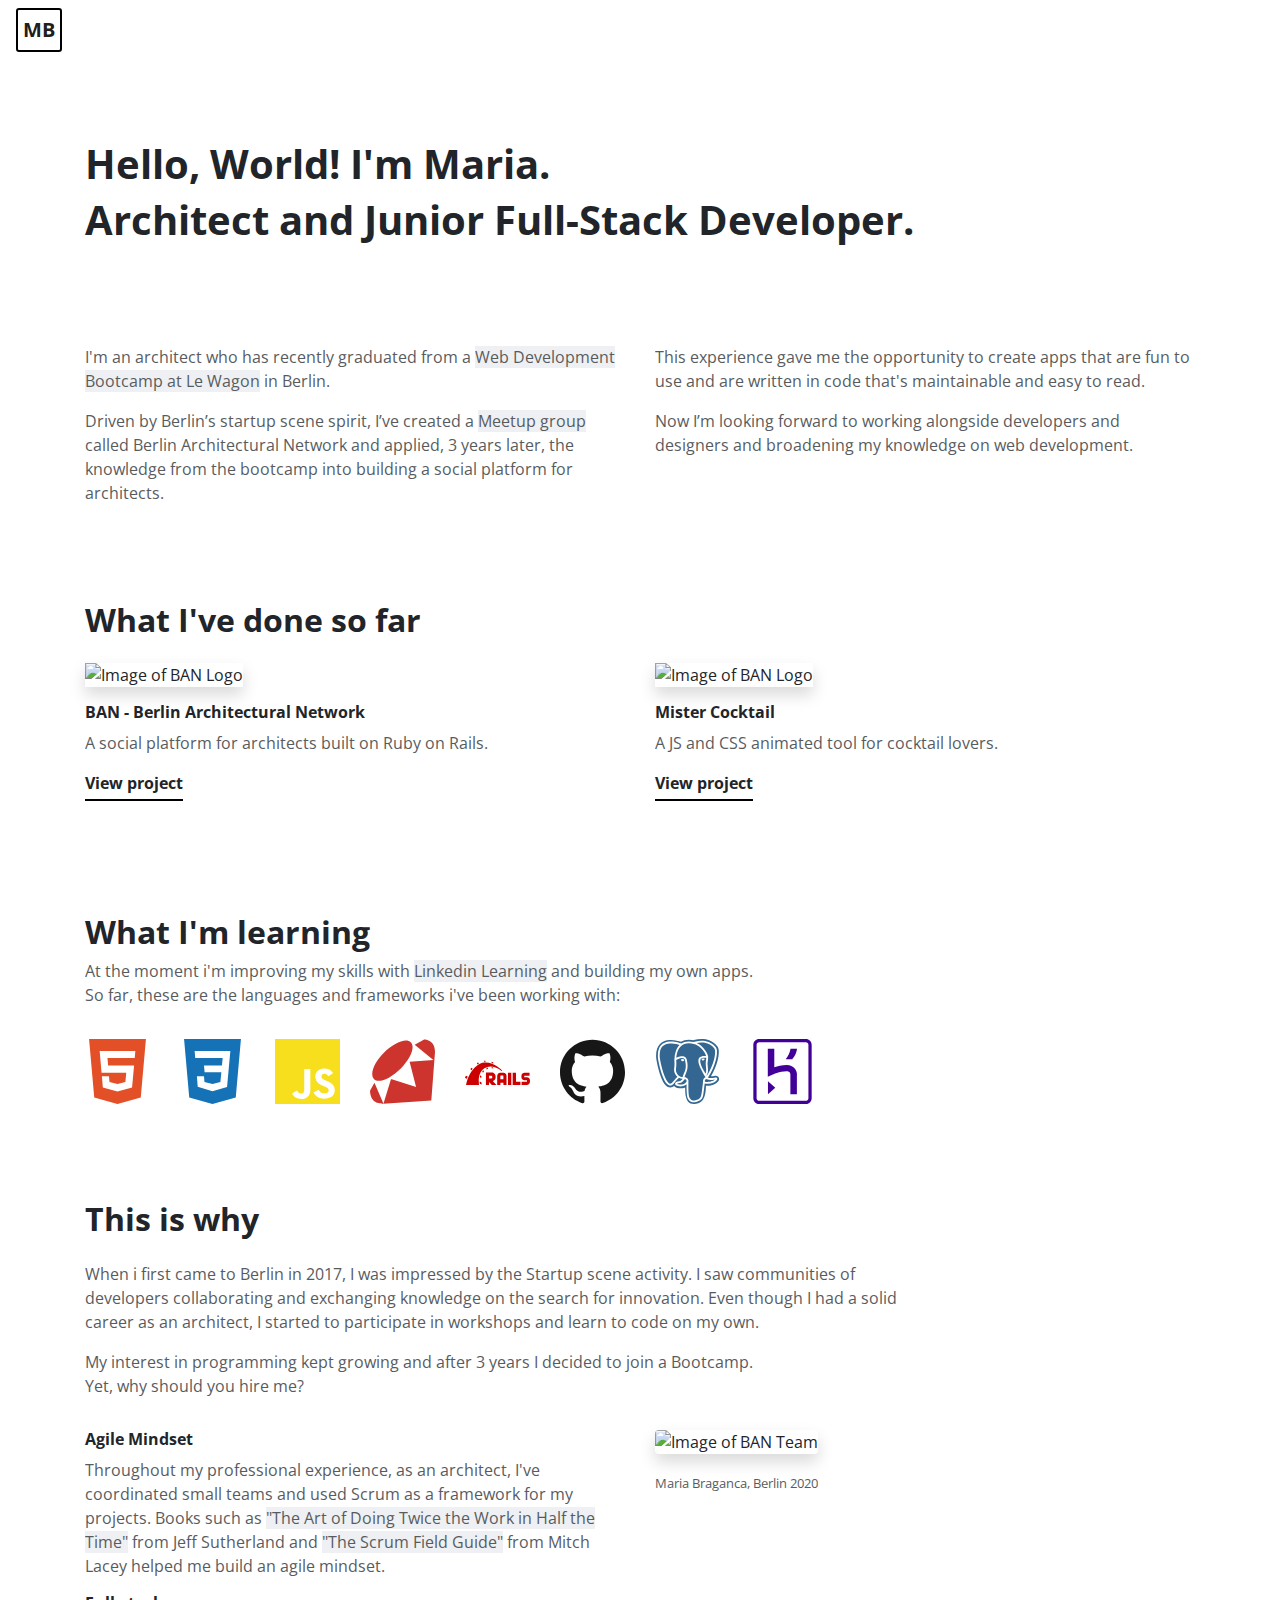
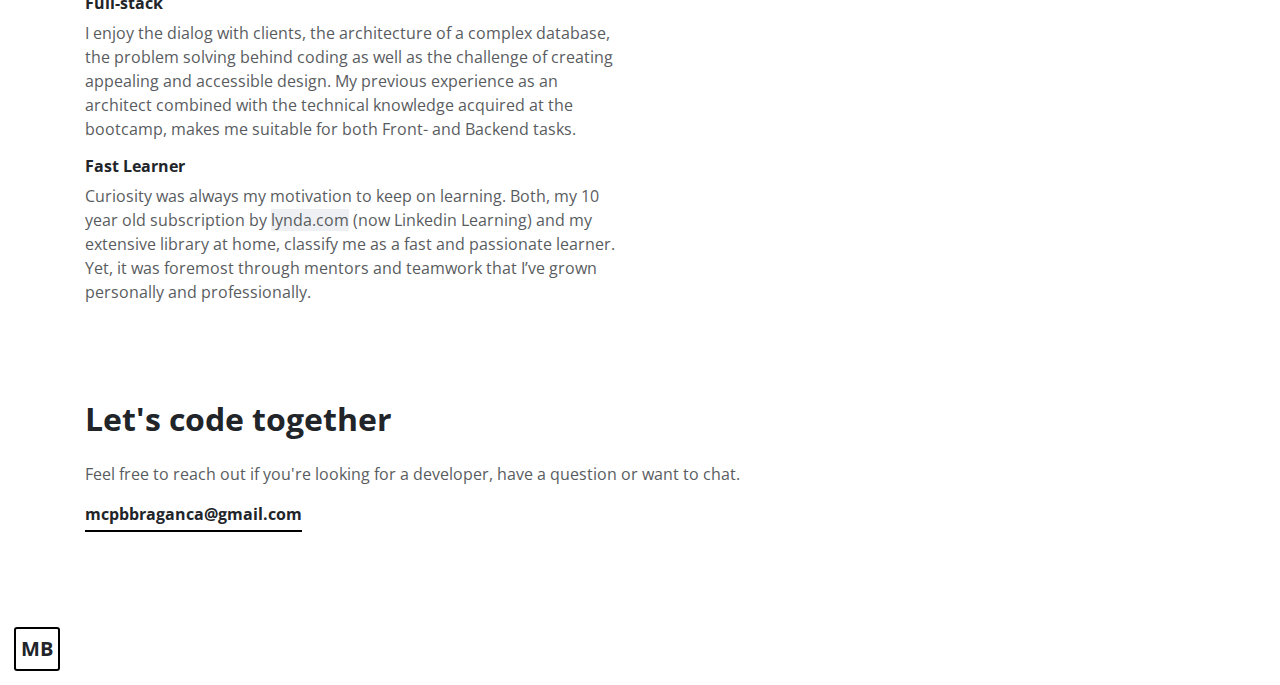
==== index.html @ 8064b06c "typo corrections" ====
<!DOCTYPE html>
<html lang="en">
  <head>
    <meta charset="UTF-8">
    <meta name="viewport" content="width=device-width, initial-scale=1">
    <title>Maria Braganca</title>
    <!-- Boostrap -->
    <link rel="stylesheet" href="https://stackpath.bootstrapcdn.com/bootstrap/4.3.1/css/bootstrap.min.css" integrity="sha384-ggOyR0iXCbMQv3Xipma34MD+dH/1fQ784/j6cY/iJTQUOhcWr7x9JvoRxT2MZw1T" crossorigin="anonymous">
    <!-- Fontawesome -->
    <script src="https://kit.fontawesome.com/2e7849f35e.js" crossorigin="anonymous"></script>
    <!-- Google Fonts -->
    <link href="https://fonts.googleapis.com/css2?family=Open+Sans:wght@300;400;700&display=swap" rel="stylesheet">
    <!-- CSS -->
    <link rel="stylesheet" href="style.css">
  </head>
  <body>
    <!-- Navbar  -->
    <nav class="navbar navbar-expand-lg navbar-light bg-transparent">
      <a class="navbar-brand font-weight-bold logo" href="index.html">MB</a>
    </nav>
    <!-- Content -->
    <div class="container mx-auto min-vh-100">
      <!-- Hello -->
      <div class="row my-spacing" id="hello">
        <div class="col-12 mb-5">
          <h1 class="font-weight-bold">Hello, World! I'm Maria.</h1>
          <h1 class="font-weight-bold">Architect and Junior Full-Stack Developer.</h1>
          <a href="https://github.com/MariaBraganca/" class="links mr-3" target="_blank"><i class="fab fa-github"></i></a>
          <a href="https://www.linkedin.com/in/mariabraganca/" class="links mr-3" target="_blank"><i class="fab fa-linkedin"></i></a>
        </div>
        <div class="col-12 col-lg-6">
          <p>I'm an architect who has recently graduated from a <a href="https://www.lewagon.com/berlin/web-development-course/full-time" title="Link to Le Wagon" target="_blank">Web Development Bootcamp at Le Wagon</a> in Berlin.</p>
          <p>Driven by Berlin’s startup scene spirit, I’ve created a <a href="https://www.meetup.com/BAN-Berlin-Architectural-Network/">Meetup group</a> called Berlin Architectural Network and applied, 3 years later, the knowledge from the bootcamp into building a social platform for architects.</p>
        </div>
        <div class="col-12 col-lg-6">
          <p>This experience gave me the opportunity to create apps that are fun to use and are written in code that's maintainable and easy to read.</p>
          <p>Now I’m looking forward to working alongside developers and designers and broadening my knowledge on web development.</p>
        </div>
      </div>
      <!-- Projects  -->
      <div class="row my-spacing" id="projects">
        <div class="col-12 mb-3">
          <h2>What I've done so far</h2>
        </div>
        <!-- Berlin Architectural Network  -->
        <div class="col-12 col-lg-6 mb-3">
          <a href="pr_berlinarchnet.html" class="project">
            <img src="https://res.cloudinary.com/db5jh0zwo/image/upload/v1602153509/profile/ban-cover.jpg" class="shadow project-img mb-3" id="img-ban" alt="Image of BAN Logo">
            <h6>BAN - Berlin Architectural Network</h6>
            <p>A social platform for architects built on Ruby on Rails.</p>
            <p class="btn-view">View project</p>
          </a>
        </div>
        <!-- Mister Cocktail  -->
        <div class="col-12 col-lg-6 mb-3">
          <a href="pr_mrcocktail.html" class="project">
            <img src="https://res.cloudinary.com/db5jh0zwo/image/upload/v1602152597/profile/cocktail-mobile.jpg" class="shadow project-img mb-3" alt="Image of BAN Logo">
            <h6><i class="fas fa-cocktail"></i> Mister Cocktail</h6>
            <p>A JS and CSS animated tool for cocktail lovers.</p>
            <p class="btn-view">View project</p>
          </a>
        </div>
      </div>
      <!-- My learning process -->
      <div class="row my-spacing">
        <div class="col-12 mb-3">
          <h2>What I'm learning</h2>
          <p>At the moment i'm improving my skills with <a href="https://www.linkedin.com/learning/paths/become-a-full-stack-web-developer" target="_blank">Linkedin Learning</a> and building my own apps.<br>So far, these are the languages and frameworks i've been working with:</p>
        </div>
        <svg role="img" viewBox="0 0 24 24" xmlns="http://www.w3.org/2000/svg" fill="#E34F26"  class="col-4 col-lg-1 mb-3"><title>HTML5 icon</title><path d="M1.5 0h21l-1.91 21.563L11.977 24l-8.564-2.438L1.5 0zm7.031 9.75l-.232-2.718 10.059.003.23-2.622L5.412 4.41l.698 8.01h9.126l-.326 3.426-2.91.804-2.955-.81-.188-2.11H6.248l.33 4.171L12 19.351l5.379-1.443.744-8.157H8.531z"/></svg>
        <svg role="img" viewBox="0 0 24 24" xmlns="http://www.w3.org/2000/svg" fill="#1572B6"  class="col-4 col-lg-1 mb-3"><title>CSS3 icon</title><path d="M1.5 0h21l-1.91 21.563L11.977 24l-8.565-2.438L1.5 0zm17.09 4.413L5.41 4.41l.213 2.622 10.125.002-.255 2.716h-6.64l.24 2.573h6.182l-.366 3.523-2.91.804-2.956-.81-.188-2.11h-2.61l.29 3.855L12 19.288l5.373-1.53L18.59 4.414z"/></svg>
        <svg role="img" viewBox="0 0 24 24" xmlns="http://www.w3.org/2000/svg" fill="#F7DF1E"  class="col-4 col-lg-1 mb-3"><title>JavaScript icon</title><path d="M0 0h24v24H0V0zm22.034 18.276c-.175-1.095-.888-2.015-3.003-2.873-.736-.345-1.554-.585-1.797-1.14-.091-.33-.105-.51-.046-.705.15-.646.915-.84 1.515-.66.39.12.75.42.976.9 1.034-.676 1.034-.676 1.755-1.125-.27-.42-.404-.601-.586-.78-.63-.705-1.469-1.065-2.834-1.034l-.705.089c-.676.165-1.32.525-1.71 1.005-1.14 1.291-.811 3.541.569 4.471 1.365 1.02 3.361 1.244 3.616 2.205.24 1.17-.87 1.545-1.966 1.41-.811-.18-1.26-.586-1.755-1.336l-1.83 1.051c.21.48.45.689.81 1.109 1.74 1.756 6.09 1.666 6.871-1.004.029-.09.24-.705.074-1.65l.046.067zm-8.983-7.245h-2.248c0 1.938-.009 3.864-.009 5.805 0 1.232.063 2.363-.138 2.711-.33.689-1.18.601-1.566.48-.396-.196-.597-.466-.83-.855-.063-.105-.11-.196-.127-.196l-1.825 1.125c.305.63.75 1.172 1.324 1.517.855.51 2.004.675 3.207.405.783-.226 1.458-.691 1.811-1.411.51-.93.402-2.07.397-3.346.012-2.054 0-4.109 0-6.179l.004-.056z"/></svg>
        <svg role="img" viewBox="0 0 24 24" xmlns="http://www.w3.org/2000/svg" fill="#CC342D"  class="col-4 col-lg-1 mb-3"><title>Ruby icon</title><path d="M20.156.083c3.033.525 3.893 2.598 3.829 4.77L24 4.822 22.635 22.71 4.89 23.926h.016C3.433 23.864.15 23.729 0 19.139l1.645-3 2.819 6.586.503 1.172 2.805-9.144-.03.007.016-.03 9.255 2.956-1.396-5.431-.99-3.9 8.82-.569-.615-.51L16.5 2.114 20.159.073l-.003.01zM0 19.089v.026-.029.003zM5.13 5.073c3.561-3.533 8.157-5.621 9.922-3.84 1.762 1.777-.105 6.105-3.673 9.636-3.563 3.532-8.103 5.734-9.864 3.957-1.766-1.777.045-6.217 3.612-9.75l.003-.003z"/></svg>
        <svg role="img" viewBox="0 0 24 24" xmlns="http://www.w3.org/2000/svg" fill="#CC0000"  class="col-4 col-lg-1 mb-3"><title>Ruby on Rails icon</title><path d="M20.8848485 15.8107143v1.1635714h1.9818182c.4060606 0 1.1030303-.315 1.1272727-1.19571427v-.45c0-.75214286-.5818182-1.1957143-1.1272727-1.1957143h-.9878788v-.54h1.9575757v-1.17h-1.8787878c-.4848485 0-1.1333334.42428573-1.1333334 1.215v.405c0 .7907143.6424243 1.1957143 1.1333334 1.1957143 1.3636363.00642857-.3272728 0 .9333333 0v.56571428l-2.0060606.0064286zm-10.6181818-.28285716s1.060606-.09642857 1.060606-1.5492857c0-1.45285715-1.2848485-1.58785715-1.2848485-1.58785715H7.72727273v4.5835714H8.8909091v-1.1057143l1.0060606 1.1057142h1.7212121l-1.3515151-1.4464286zm-.44848488-.93857143H8.8909091v-1.0478571h.93333332s.26060608.1028572.26060608.5207143c0 .4178572-.26666668.5271429-.26666668.5271429zM14.2 12.4228572h-1.1818182c-.8424242 0-1.1272727.81-1.1272727 1.1957143v3.35571427h1.1818182v-.8035714h1.1090909v.8035714h1.1454545V13.6185715c0-.97714286-.8363636-1.1957143-1.1272727-1.1957143zm-.0181818 2.44928572h-1.1151515V13.76s0-.2507143.3696969-.2507143h.4060606c.3272728 0 .3333334.2507143.3333334.2507143v1.11214286h.0060606zm1.6848485-2.44928573h1.230303v4.5514285h-1.230303v-4.5514285zm2.9575757 3.375v-3.375H17.6v4.5514285h2.8787879v-1.1764285h-1.6545455zM.42424242 16.9742857h4.7878788S4.2969697 12.545 7.3272727 10.75142858c.66060607-.34071428 2.76363638-1.61357143 6.20606058 1.08642857.1090909-.09642857.2121212-.17357143.2121212-.17357143s-3.1515151-3.33642856-6.66060602-2.9635714c-1.76363636.16714284-3.93333333 1.87071427-5.2060606 4.12071427-1.27272726 2.25-1.45454546 4.1528571-1.45454546 4.1528571zM.42424242 16.9742857h4.7878788S4.2969697 12.545 7.3272727 10.75142858c.66060607-.34071428 2.76363638-1.61357143 6.20606058 1.08642857.1090909-.09642857.2121212-.17357143.2121212-.17357143s-3.1515151-3.33642856-6.66060602-2.9635714c-1.76363636.16714284-3.93333333 1.87071427-5.2060606 4.12071427-1.27272726 2.25-1.45454546 4.1528571-1.45454546 4.1528571zM.42424242 16.9742857h4.7878788S4.2969697 12.545 7.3272727 10.75142858c.66060607-.34071428 2.76363638-1.61357143 6.20606058 1.08642857.1090909-.09642857.2121212-.17357143.2121212-.17357143s-3.1515151-3.33642856-6.66060602-2.9635714c-1.76969696.16714284-3.93939393 1.87071427-5.2121212 4.12071427C.6 15.0714285.4242424 16.9742857.4242424 16.9742857zM10.4 9.0607143L10.4242424 8.63c-.0545454-.03214286-.2060606-.1092857-.58787876-.225l-.02424243.4242857c.2.0707143.3939394.14785716.5878788.2314286zM9.82424242 10.42357143l-.02424242.405c.2.00642857.4.03214286.6.07714286l.0242424-.3985715c-.2060606-.045-.4060606-.0707143-.59999998-.0835715zm-2.24242424-2.0057143h.06060606l-.12121212-.39214284c-.1878788 0-.38181818.0128571-.58181818.0385714l.1151515.3792857c.1757576-.0192857.35151517-.0257143.52727274-.0257143zm.2909091 2.3657143l.13939393.44357143c.1757576-.09.3515152-.16714286.5272728-.225l-.1333333-.42428572c-.2060606.06428572-.3818182.135-.5333333.2057143zM5.1212121 9.09285713l-.27272727-.44357142c-.15151515.0835715-.3090909.1735715-.47272727.2764286l.27878787.45c.15757576-.1028571.3090909-.1992857.46666667-.2828571zm1.24242424 2.89285716l.2909091.4628571c.1030303-.1607143.22424242-.3085715.35757575-.4564286L6.7393939 11.555c-.13939394.135-.26666667.28285714-.37575758.4307143zm-.87878788 2.07l.4909091.4114285C6 14.2164285 6.04242424 13.9657143 6.1030303 13.715l-.43636363-.36642857c-.07878788.23785714-.13333334.47571428-.1818182.70714286zM2.830303 11.0021428L2.4 10.60357142c-.15757576.1607143-.3090909.32142858-.44848485.48214287L2.41818182 11.51c.12727273-.17357143.26666666-.34714286.4121212-.50785714zM1 13.8757143l-.6969697-.27c-.1151515.27642856-.24242424.59785713-.3030303.77142856l.6969697.27C.77575758 14.42857143.9030303 14.11357143 1 13.8757143zm4.3939394 1.81285713c.0121212.34071428.04242424.61714286.07272727.81L6.1939394 16.775c-.05454546-.2507143-.10909092-.53357143-.14545455-.8357143l-.65454546-.25071427z"/></svg>
        <svg role="img" viewBox="0 0 24 24" xmlns="http://www.w3.org/2000/svg" fill="#181717"  class="col-4 col-lg-1 mb-3"><title>GitHub icon</title><path d="M12 .297c-6.63 0-12 5.373-12 12 0 5.303 3.438 9.8 8.205 11.385.6.113.82-.258.82-.577 0-.285-.01-1.04-.015-2.04-3.338.724-4.042-1.61-4.042-1.61C4.422 18.07 3.633 17.7 3.633 17.7c-1.087-.744.084-.729.084-.729 1.205.084 1.838 1.236 1.838 1.236 1.07 1.835 2.809 1.305 3.495.998.108-.776.417-1.305.76-1.605-2.665-.3-5.466-1.332-5.466-5.93 0-1.31.465-2.38 1.235-3.22-.135-.303-.54-1.523.105-3.176 0 0 1.005-.322 3.3 1.23.96-.267 1.98-.399 3-.405 1.02.006 2.04.138 3 .405 2.28-1.552 3.285-1.23 3.285-1.23.645 1.653.24 2.873.12 3.176.765.84 1.23 1.91 1.23 3.22 0 4.61-2.805 5.625-5.475 5.92.42.36.81 1.096.81 2.22 0 1.606-.015 2.896-.015 3.286 0 .315.21.69.825.57C20.565 22.092 24 17.592 24 12.297c0-6.627-5.373-12-12-12"/></svg>
        <svg role="img" viewBox="0 0 24 24" xmlns="http://www.w3.org/2000/svg" fill="#336791"  class="col-4 col-lg-1 mb-3"><title>PostgreSQL icon</title><path d="M17.128 0a10.134 10.134 0 0 0-2.755.403l-.063.02A10.922 10.922 0 0 0 12.6.258C11.422.238 10.41.524 9.594 1 8.79.721 7.122.24 5.364.336 4.14.403 2.804.775 1.814 1.82.827 2.865.305 4.482.415 6.682c.03.607.203 1.597.49 2.879s.69 2.783 1.193 4.152c.503 1.37 1.054 2.6 1.915 3.436.43.419 1.022.771 1.72.742.49-.02.933-.235 1.315-.552.186.245.385.352.566.451.228.125.45.21.68.266.413.103 1.12.241 1.948.1.282-.047.579-.139.875-.27.011.33.024.653.037.98.041 1.036.067 1.993.378 2.832.05.137.187.843.727 1.466.54.624 1.598 1.013 2.803.755.85-.182 1.931-.51 2.649-1.532.71-1.01 1.03-2.459 1.093-4.809.016-.127.035-.235.055-.336l.169.015h.02c.907.041 1.891-.088 2.713-.47.728-.337 1.279-.678 1.68-1.283.1-.15.21-.331.24-.643s-.149-.8-.446-1.025c-.595-.452-.969-.28-1.37-.197a6.27 6.27 0 0 1-1.202.146c1.156-1.947 1.985-4.015 2.458-5.845.28-1.08.437-2.076.45-2.947.013-.871-.058-1.642-.58-2.309C21.36.6 19.067.024 17.293.004c-.055-.001-.11-.002-.165-.001zm-.047.64c1.678-.016 3.822.455 5.361 2.422.346.442.449 1.088.437 1.884-.013.795-.16 1.747-.429 2.79-.522 2.02-1.508 4.375-2.897 6.488a.756.756 0 0 0 .158.086c.29.12.951.223 2.27-.048.332-.07.575-.117.827.075a.52.52 0 0 1 .183.425.704.704 0 0 1-.13.336c-.255.383-.758.746-1.403 1.045-.571.266-1.39.405-2.116.413-.364.004-.7-.024-.985-.113l-.018-.007c-.11 1.06-.363 3.153-.528 4.108-.132.77-.363 1.382-.804 1.84-.44.458-1.063.734-1.901.914-1.038.223-1.795-.017-2.283-.428-.487-.41-.71-.954-.844-1.287-.092-.23-.14-.528-.186-.926-.046-.398-.08-.885-.103-1.434a51.426 51.426 0 0 1-.03-2.523 3.061 3.061 0 0 1-1.552.76c-.689.117-1.304.002-1.671-.09a2.276 2.276 0 0 1-.52-.201c-.17-.091-.332-.194-.44-.397a.56.56 0 0 1-.057-.381.61.61 0 0 1 .218-.331c.198-.161.46-.251.855-.333.719-.148.97-.249 1.123-.37.13-.104.277-.314.537-.622a1.16 1.16 0 0 1-.003-.041 2.96 2.96 0 0 1-1.33-.358c-.15.158-.916.968-1.85 2.092-.393.47-.827.74-1.285.759-.458.02-.872-.211-1.224-.552-.703-.683-1.264-1.858-1.753-3.186-.488-1.328-.885-2.807-1.167-4.067-.283-1.26-.45-2.276-.474-2.766-.105-2.082.382-3.485 1.217-4.37.836-.885 1.982-1.22 3.099-1.284 2.005-.115 3.909.584 4.294.734.742-.504 1.698-.818 2.892-.798a7.39 7.39 0 0 1 1.681.218l.02-.009a6.854 6.854 0 0 1 .739-.214A9.626 9.626 0 0 1 17.08.642zm.152.67h-.146a8.74 8.74 0 0 0-1.704.192c1.246.552 2.187 1.402 2.85 2.25a8.44 8.44 0 0 1 1.132 1.92c.11.264.184.487.226.66.021.087.035.16.04.236.002.038.004.077-.012.144 0 .003-.005.01-.006.013.03.876-.187 1.47-.213 2.306-.02.606.135 1.318.173 2.095.036.73-.052 1.532-.526 2.319.04.048.076.096.114.144 1.254-1.975 2.158-4.16 2.64-6.023.258-1.003.395-1.912.407-2.632.01-.72-.124-1.242-.295-1.46-1.342-1.716-3.158-2.153-4.68-2.165zm-4.79.256c-1.182.003-2.03.36-2.673.895-.663.553-1.108 1.31-1.4 2.085-.347.92-.466 1.81-.513 2.414l.013-.008c.357-.2.826-.4 1.328-.516.502-.115 1.043-.151 1.533.039s.895.637 1.042 1.315c.704 3.257-.219 4.468-.559 5.382a9.61 9.61 0 0 0-.331 1.013c.043-.01.086-.022.129-.026.24-.02.428.06.54.108.342.142.577.44.704.78.033.089.057.185.071.284a.336.336 0 0 1 .02.127 55.14 55.14 0 0 0 .013 3.738c.023.538.057 1.012.1 1.386.043.373.104.657.143.753.128.32.315.739.653 1.024.338.284.823.474 1.709.284.768-.165 1.242-.394 1.559-.723.316-.329.505-.787.626-1.488.181-1.05.545-4.095.589-4.668-.02-.432.044-.764.182-1.017.142-.26.362-.419.552-.505.095-.043.184-.072.257-.093a5.956 5.956 0 0 0-.243-.325 4.456 4.456 0 0 1-.666-1.099 8.296 8.296 0 0 0-.257-.483c-.133-.24-.301-.54-.477-.877-.352-.675-.735-1.493-.934-2.29-.198-.796-.227-1.62.281-2.201.45-.516 1.24-.73 2.426-.61-.035-.105-.056-.192-.115-.332a7.817 7.817 0 0 0-1.041-1.764c-1.005-1.285-2.632-2.559-5.146-2.6h-.115zm-6.642.052c-.127 0-.254.004-.38.011-1.01.058-1.965.351-2.648 1.075-.684.724-1.134 1.911-1.036 3.876.019.372.181 1.414.459 2.652.277 1.238.67 2.695 1.142 3.982.473 1.287 1.046 2.407 1.59 2.937.274.265.512.372.728.363.217-.01.478-.135.797-.518a43.244 43.244 0 0 1 1.81-2.048 3.497 3.497 0 0 1-1.167-3.15c.103-.739.117-1.43.105-1.976-.012-.532-.05-.886-.05-1.107a.336.336 0 0 1 0-.019v-.005l-.001-.006v-.001a9.893 9.893 0 0 1 .592-3.376c.28-.744.697-1.5 1.322-2.112-.614-.202-1.704-.51-2.884-.568a7.603 7.603 0 0 0-.38-.01zM18.199 6.9c-.679.009-1.06.184-1.26.413-.283.325-.31.895-.134 1.597.175.703.537 1.489.877 2.142.17.327.335.621.468.86.134.24.232.41.292.555.055.134.116.252.178.362.263-.555.31-1.1.283-1.668-.035-.703-.198-1.422-.174-2.15.027-.851.195-1.405.21-2.063a5.793 5.793 0 0 0-.74-.048zm-8.234.115a2.82 2.82 0 0 0-.616.074 4.665 4.665 0 0 0-1.153.449 2.417 2.417 0 0 0-.349.228l-.022.02c.006.146.035.5.047 1.021.012.57-.002 1.297-.112 2.084-.239 1.71 1.002 3.126 2.46 3.128.085-.351.225-.707.365-1.082.406-1.094 1.205-1.892.532-5.006-.11-.51-.328-.716-.628-.832a1.474 1.474 0 0 0-.524-.084zm7.917.204h.05c.066.002.127.009.18.022.054.012.1.03.138.055a.164.164 0 0 1 .075.11l-.001.008h.001-.001a.24.24 0 0 1-.035.135.668.668 0 0 1-.11.15.677.677 0 0 1-.386.212.59.59 0 0 1-.41-.103.608.608 0 0 1-.13-.118.26.26 0 0 1-.063-.127.17.17 0 0 1 .042-.128.384.384 0 0 1 .117-.09c.096-.054.226-.094.373-.116.055-.008.109-.012.16-.013zm-7.82.168c.053 0 .109.005.166.013.153.021.289.062.393.122a.446.446 0 0 1 .133.106.223.223 0 0 1 .054.17.302.302 0 0 1-.075.154.649.649 0 0 1-.143.13.64.64 0 0 1-.448.113.728.728 0 0 1-.42-.228.71.71 0 0 1-.118-.164.28.28 0 0 1-.041-.177c.015-.108.104-.164.191-.195a.866.866 0 0 1 .307-.04zm9.06 7.343l-.003.001c-.147.053-.268.075-.37.12a.452.452 0 0 0-.239.214c-.063.115-.117.319-.101.666a.51.51 0 0 0 .148.07c.171.052.458.086.778.081.638-.007 1.423-.156 1.84-.35a3.95 3.95 0 0 0 .943-.615h-.001c-1.393.288-2.18.211-2.663.012a1.315 1.315 0 0 1-.332-.2zm-8.031.094h-.021c-.053.005-.13.023-.279.188-.348.39-.47.635-.757.864-.287.228-.66.35-1.405.503-.236.048-.371.101-.461.144.029.024.026.03.07.053.109.06.249.113.362.142.32.08.846.173 1.395.08.549-.094 1.12-.357 1.607-1.04.084-.118.093-.292.024-.479-.07-.187-.223-.348-.331-.393a.653.653 0 0 0-.204-.06z"/></svg>
        <svg role="img" viewBox="0 0 24 24" xmlns="http://www.w3.org/2000/svg" fill="#430098"  class="col-4 col-lg-1 mb-3"><title>Heroku icon</title><path d="M20.61 0H3.39C2.189 0 1.23.96 1.23 2.16v19.681c0 1.198.959 2.159 2.16 2.159h17.22c1.2 0 2.159-.961 2.159-2.159V2.16C22.77.96 21.811 0 20.61 0zm.96 21.841c0 .539-.421.96-.96.96H3.39c-.54 0-.96-.421-.96-.96V2.16c0-.54.42-.961.96-.961h17.22c.539 0 .96.421.96.961v19.681zM6.63 20.399L9.33 18l-2.7-2.4v4.799zm9.72-9.719c-.479-.48-1.379-1.08-2.879-1.08-1.621 0-3.301.421-4.5.84V3.6h-2.4v10.38l1.68-.78s2.76-1.26 5.16-1.26c1.2 0 1.5.66 1.5 1.26v7.2h2.4v-7.2c.059-.179.059-1.501-.961-2.52zM13.17 7.5h2.4c1.08-1.26 1.62-2.521 1.8-3.9h-2.399c-.241 1.379-.841 2.64-1.801 3.9z"/></svg>
      </div>
      <!-- Why me  -->
      <div class="row my-spacing" id="skills">
        <div class="col-12 mb-3">
          <h2>This is why</h2>
        </div>
        <div class="col-12 col-lg-9 mb-3">
          <p>When i first came to Berlin in 2017, I was impressed by the Startup scene activity. I saw communities of developers collaborating and exchanging knowledge on the search for innovation. Even though I had a solid career as an architect, I started to participate in workshops and learn to code on my own.</p>
          <p>My interest in programming kept growing and after 3 years I decided to join a Bootcamp.<br>Yet, why should you hire me?</p>
        </div>
        <div class="col-12 col-lg-6">
          <h6>Agile Mindset</h6>
          <p>Throughout my professional experience, as an architect, I've coordinated small teams and used Scrum as a framework for my projects. Books such as <a href="https://www.amazon.de/-/en/Jeff-Sutherland/dp/038534645X" target="_blank">"The Art of Doing Twice the Work in Half the Time"</a> from Jeff Sutherland and <a href="https://www.amazon.de/-/en/Mitch-Lacey/dp/0133853624/ref=sr_1_1?dchild=1&keywords=the+scrum+field+guide&qid=1602090030&sr=8-1" target="_blank">"The Scrum Field Guide"</a> from Mitch Lacey helped me build an agile mindset.</p>
          <h6>Full-stack</h6>
          <p>I enjoy the dialog with clients, the architecture of a complex database, the problem solving behind coding as well as the challenge of creating appealing and accessible design. My previous experience as an architect combined with the technical knowledge acquired at the bootcamp, makes me suitable for both Front- and Backend tasks.</p>
          <h6>Fast Learner</h6>
          <p>Curiosity was always my motivation to keep on learning. Both, my 10 year old subscription by <a href="https://www.lynda.com/" target="_blank">lynda.com</a> (now Linkedin Learning) and my extensive library at home, classify me as a fast and passionate learner. Yet, it was foremost through mentors and teamwork that I’ve grown personally and professionally.</p>
        </div>
        <div class="col-12 col-lg-6">
          <img src="https://res.cloudinary.com/db5jh0zwo/image/upload/v1602408186/profile/maria-s.jpg" class="img-fluid shadow rounded mb-3"	 alt="Image of BAN Team">
          <p><small>Maria Braganca, Berlin 2020</small></p>
				</div>
      </div>
      <!-- Contact -->
      <div class="row my-spacing" id="contact">
        <div class="col-12 mb-3">
          <h2>Let's code together</h2>
        </div>
        <div class="col-12 col-lg-9">
          <p>Feel free to reach out if you're looking for a developer, have a question or want to chat.</p>
          <a href="mailto:mcpbbraganca@gmail.com" class="btn-view">mcpbbraganca@gmail.com</a>
        </div>  
      </div>
      </div>
    </div>
    <!-- Footer  -->
    <footer>
			<a class="navbar-brand font-weight-bold logo" href="index.html">MB</a>
			<div>
        <a href="https://github.com/MariaBraganca/" class="links mr-3" target="_blank"><i class="fab fa-github"></i></a>
        <a href="https://www.linkedin.com/in/mariabraganca/" class="links mr-3" target="_blank"><i class="fab fa-linkedin"></i></a>
			</div>
		</footer>
    <!-- Bootstrap  -->
    <script src="https://code.jquery.com/jquery-3.3.1.slim.min.js" integrity="sha384-q8i/X+965DzO0rT7abK41JStQIAqVgRVzpbzo5smXKp4YfRvH+8abtTE1Pi6jizo" crossorigin="anonymous"></script>
    <script src="https://cdnjs.cloudflare.com/ajax/libs/popper.js/1.14.7/umd/popper.min.js" integrity="sha384-UO2eT0CpHqdSJQ6hJty5KVphtPhzWj9WO1clHTMGa3JDZwrnQq4sF86dIHNDz0W1" crossorigin="anonymous"></script>
    <script src="https://stackpath.bootstrapcdn.com/bootstrap/4.3.1/js/bootstrap.min.js" integrity="sha384-JjSmVgyd0p3pXB1rRibZUAYoIIy6OrQ6VrjIEaFf/nJGzIxFDsf4x0xIM+B07jRM" crossorigin="anonymous"></script>
  </body>
</html>
---- style.css ----
/* CSS HTML Tags */
body {
    font-family: 'Open Sans', sans-serif;
}
h1,h2,h3,h4,h5,h6 {
    font-weight: 700;
}
p {
    opacity: 75%;
}
ul {
    padding-left: 0;
}
ul  li {
    list-style-type: none;
    opacity: 75%;
}
p a {
    color: inherit;
    background-color: #e9ecef;
    transition: 0.5s;
}
p a:hover {
    color: inherit;
    background-color:#e0ff4f;
}
a {
    color: inherit;
}
a:hover {
    color: inherit;
    text-decoration: none;
}
footer {
    position: relative;
    bottom: 0;
    display: flex;
    justify-content: space-between;
    align-items: center;
    width: 100%;
    padding: 14px;
}
/* CSS Logo */
.logo {
    border: 2px solid black;
    border-radius: 3px;
    padding: 5px;
    transition: 1s;
}
.logo:hover {
    background-color: black;
    color: white !important;
}
/* CSS View */
.btn-view {
    display: inline-block;
    border-bottom: 2px solid black;
    padding-bottom: 4px;
    font-weight: 700;
    opacity: 100;
    transition: 0.5s;
}
.btn-view:hover {
    background-color: #e0ff4f;
}
.project:hover > .project-img {
    transform: scale(1.03);
}
.project:hover > .btn-view {
    background-color: #e0ff4f;
}
/* CSS Links */
.links {
    color:  #ced4da;
    font-size: 30px;
    margin-right: 10px;
    transition: 1s;
}
.links:hover {
    color: black;
}
/* CSS Arrows */
.arrow {
    color:  #ced4da;
    font-size: 30px;
    transition: 1s;
}
.arrow:hover {
    color: black;
}
/* CSS Project Images */
.project-img {
    height: 380px;
    width: 100%;
    object-fit: cover;
    object-position: top;
    transition: 0.3s;
}
/* CSS Crop Thumbnails */
#gallery {
    cursor: pointer;
}
.carousel-item img {
    width: 100hw;
    object-fit: cover;
}
@media (min-width: 768px) {
    .modal-xl {
      width: 90%;
     max-width:1000px;
    }
  }
/* Margins */
.my-spacing {
    margin-top: 5rem;
    margin-bottom: 5rem;
}
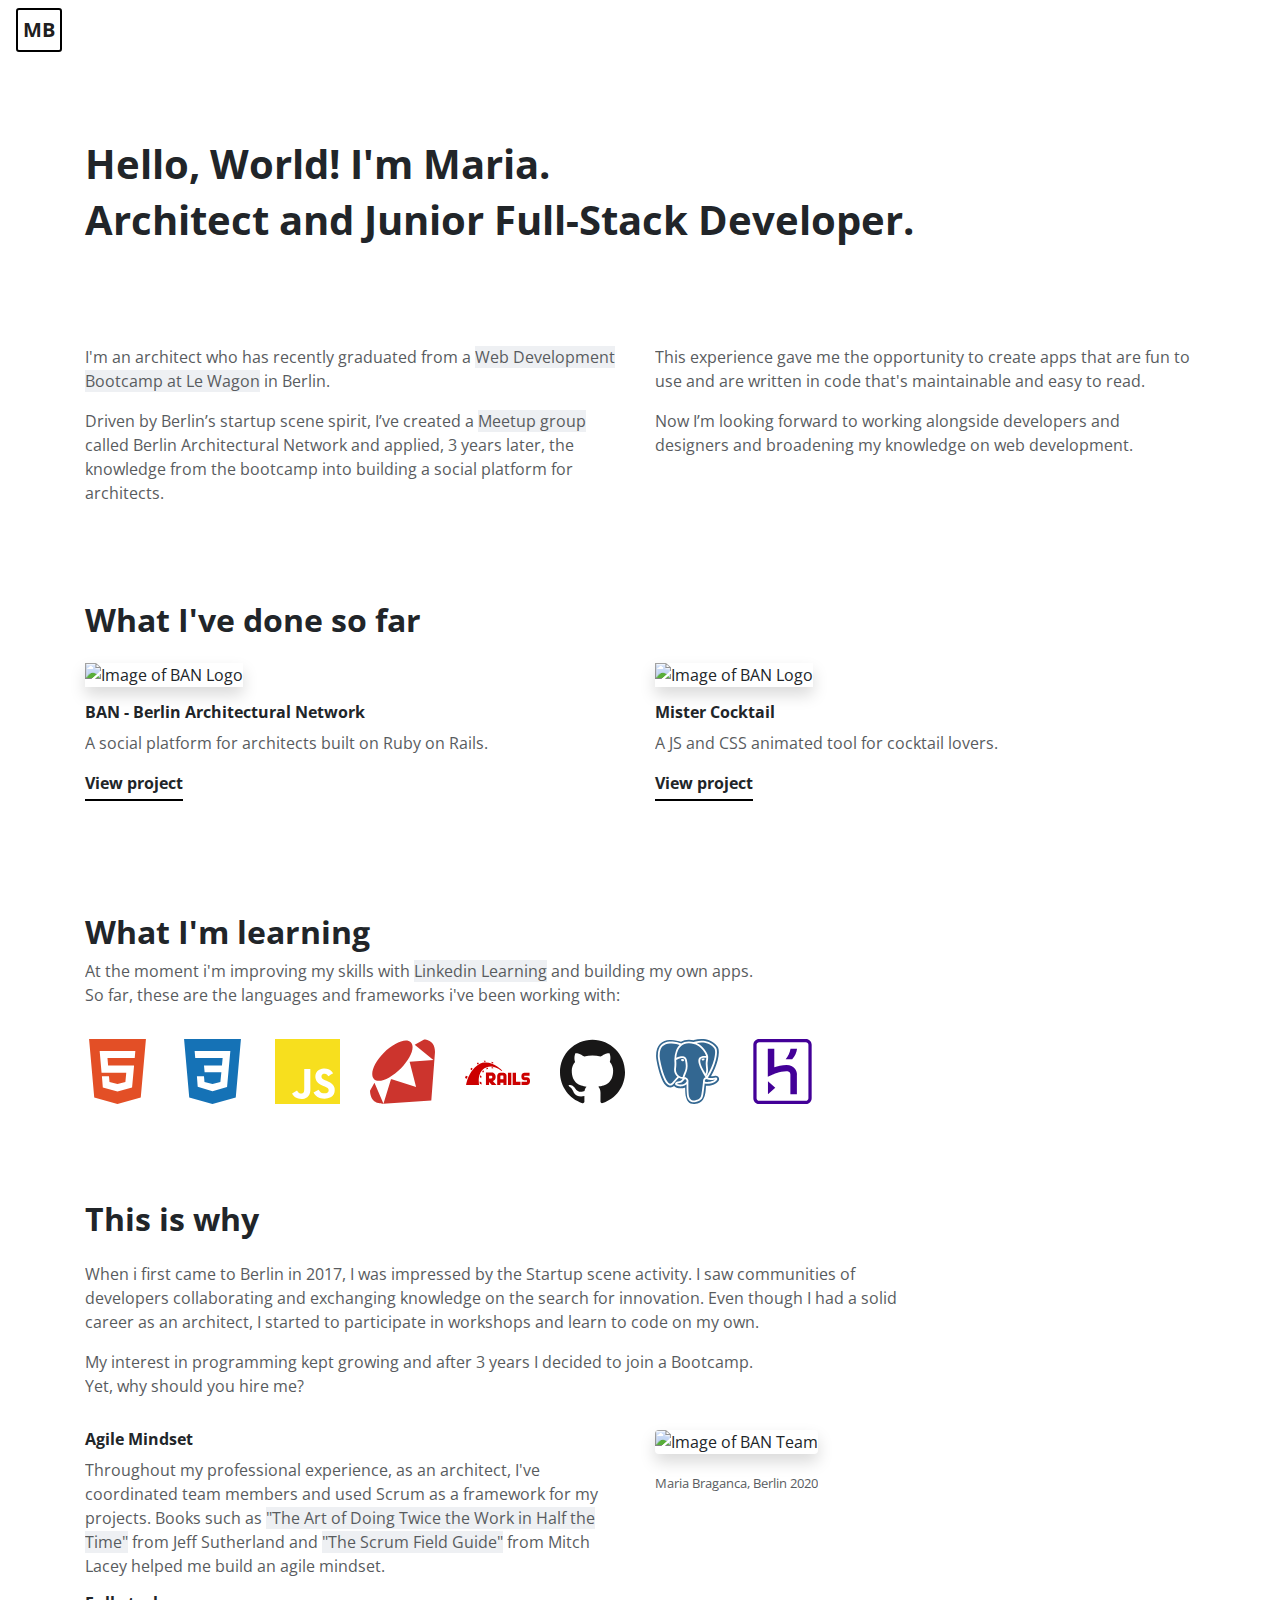
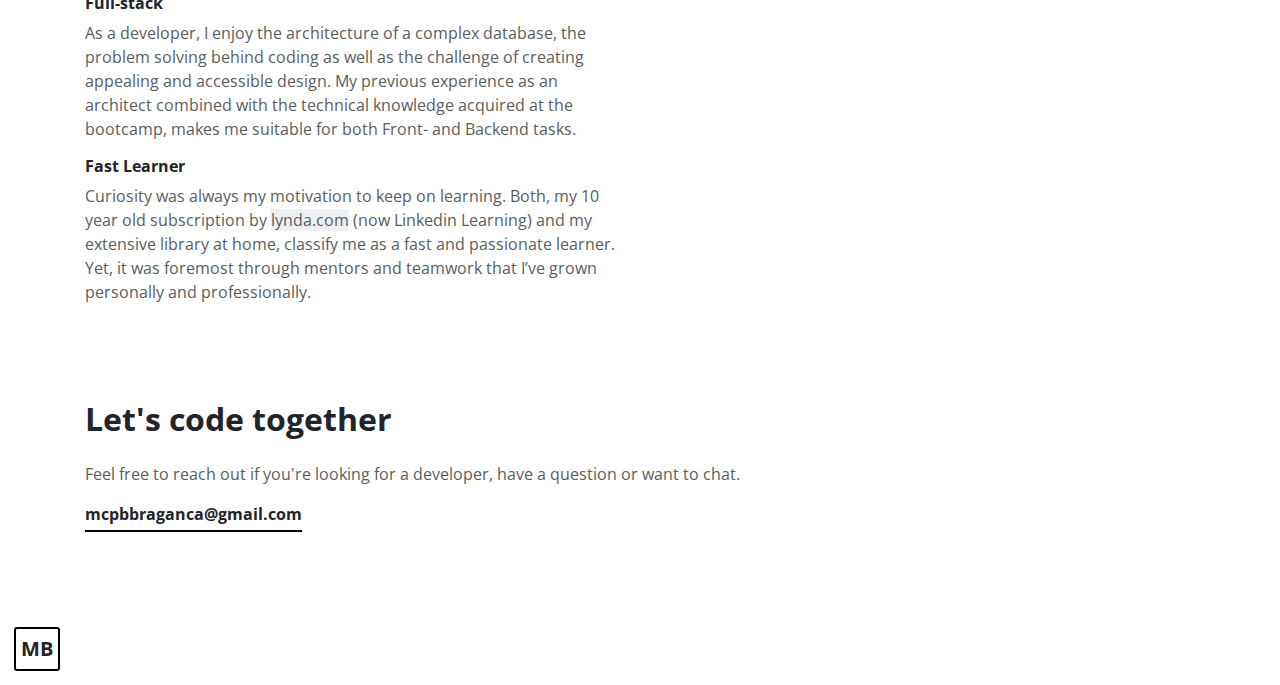
==== commit 9ffb0785: "updated agile mindset and Full-stack text" ====
--- a/index.html
+++ b/index.html
@@ -87,9 +87,9 @@
         </div>
         <div class="col-12 col-lg-6">
           <h6>Agile Mindset</h6>
-          <p>Throughout my professional experience, as an architect, I've coordinated small teams and used Scrum as a framework for my projects. Books such as <a href="https://www.amazon.de/-/en/Jeff-Sutherland/dp/038534645X" target="_blank">"The Art of Doing Twice the Work in Half the Time"</a> from Jeff Sutherland and <a href="https://www.amazon.de/-/en/Mitch-Lacey/dp/0133853624/ref=sr_1_1?dchild=1&keywords=the+scrum+field+guide&qid=1602090030&sr=8-1" target="_blank">"The Scrum Field Guide"</a> from Mitch Lacey helped me build an agile mindset.</p>
+          <p>Throughout my professional experience, as an architect, I've coordinated team members and used Scrum as a framework for my projects. Books such as <a href="https://www.amazon.de/-/en/Jeff-Sutherland/dp/038534645X" target="_blank">"The Art of Doing Twice the Work in Half the Time"</a> from Jeff Sutherland and <a href="https://www.amazon.de/-/en/Mitch-Lacey/dp/0133853624/ref=sr_1_1?dchild=1&keywords=the+scrum+field+guide&qid=1602090030&sr=8-1" target="_blank">"The Scrum Field Guide"</a> from Mitch Lacey helped me build an agile mindset.</p>
           <h6>Full-stack</h6>
-          <p>I enjoy the dialog with clients, the architecture of a complex database, the problem solving behind coding as well as the challenge of creating appealing and accessible design. My previous experience as an architect combined with the technical knowledge acquired at the bootcamp, makes me suitable for both Front- and Backend tasks.</p>
+          <p>As a developer, I enjoy the architecture of a complex database, the problem solving behind coding as well as the challenge of creating appealing and accessible design. My previous experience as an architect combined with the technical knowledge acquired at the bootcamp, makes me suitable for both Front- and Backend tasks.</p>
           <h6>Fast Learner</h6>
           <p>Curiosity was always my motivation to keep on learning. Both, my 10 year old subscription by <a href="https://www.lynda.com/" target="_blank">lynda.com</a> (now Linkedin Learning) and my extensive library at home, classify me as a fast and passionate learner. Yet, it was foremost through mentors and teamwork that I’ve grown personally and professionally.</p>
         </div>
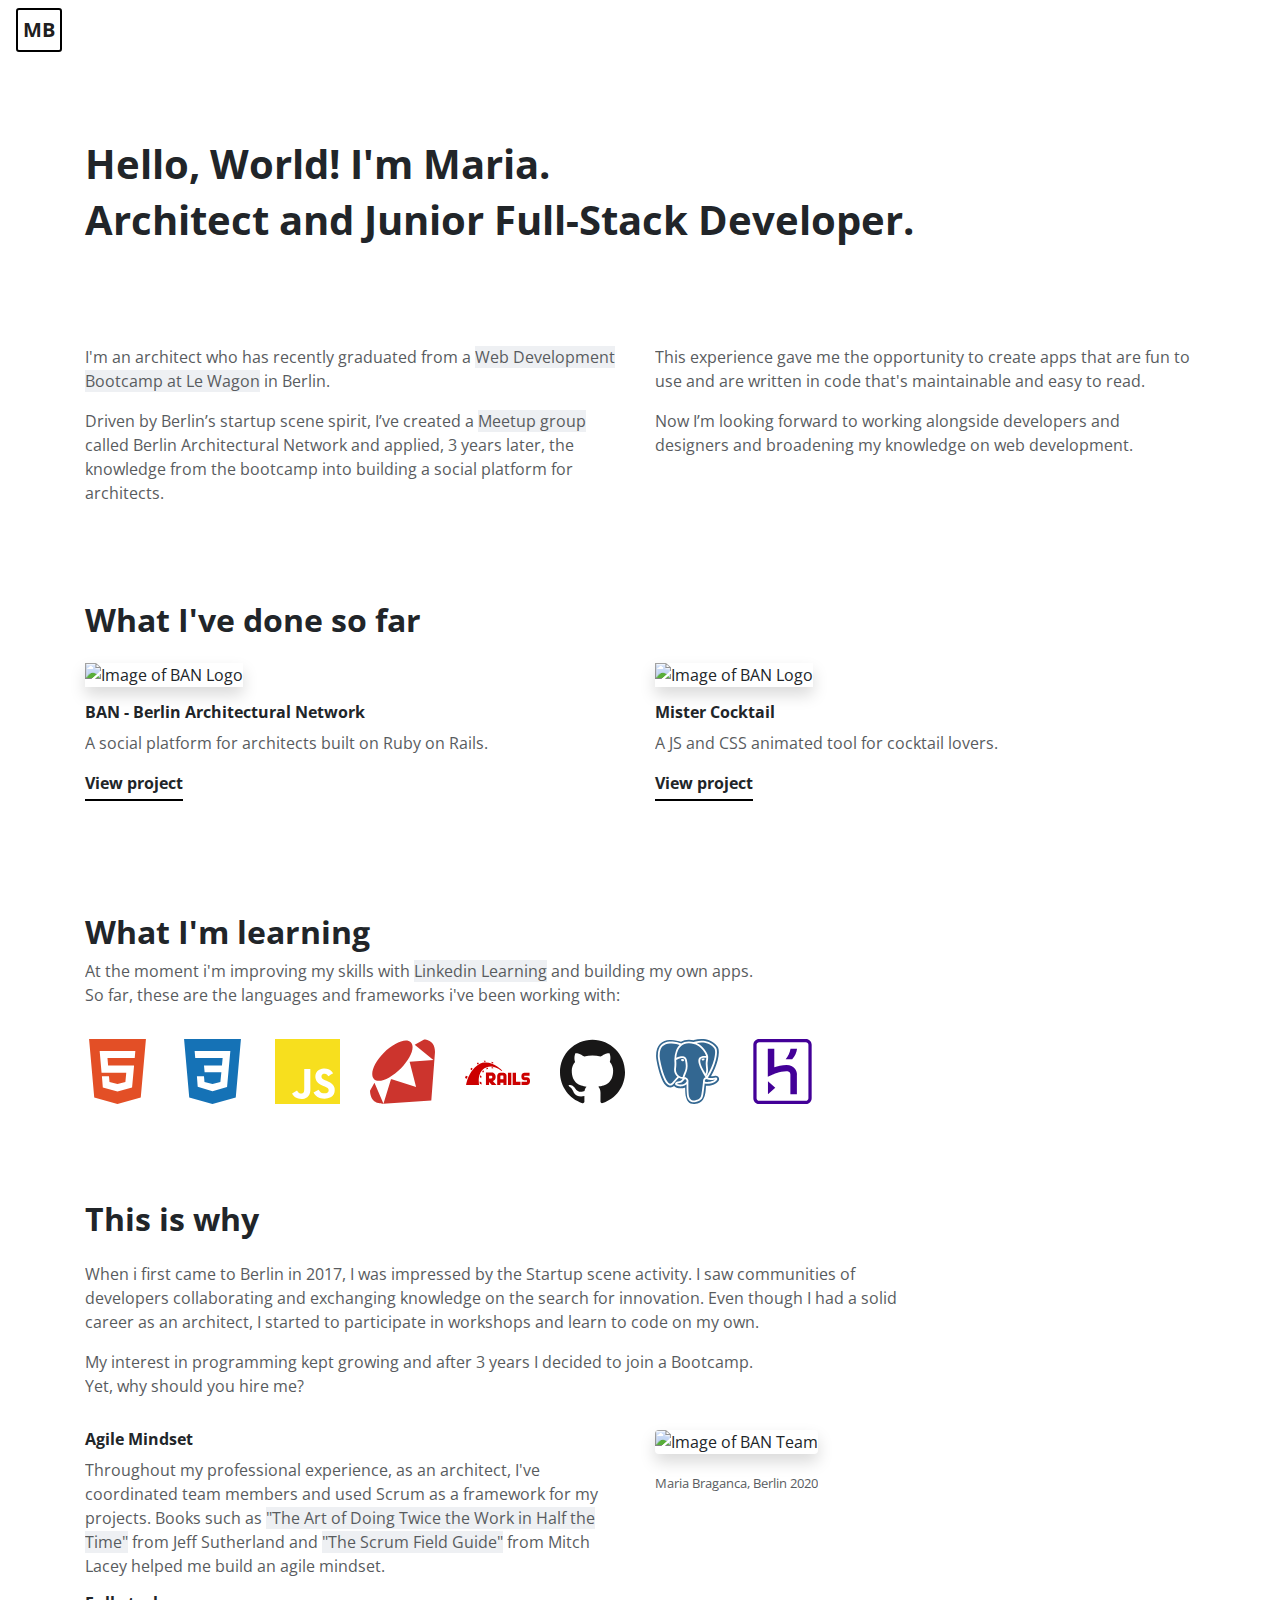
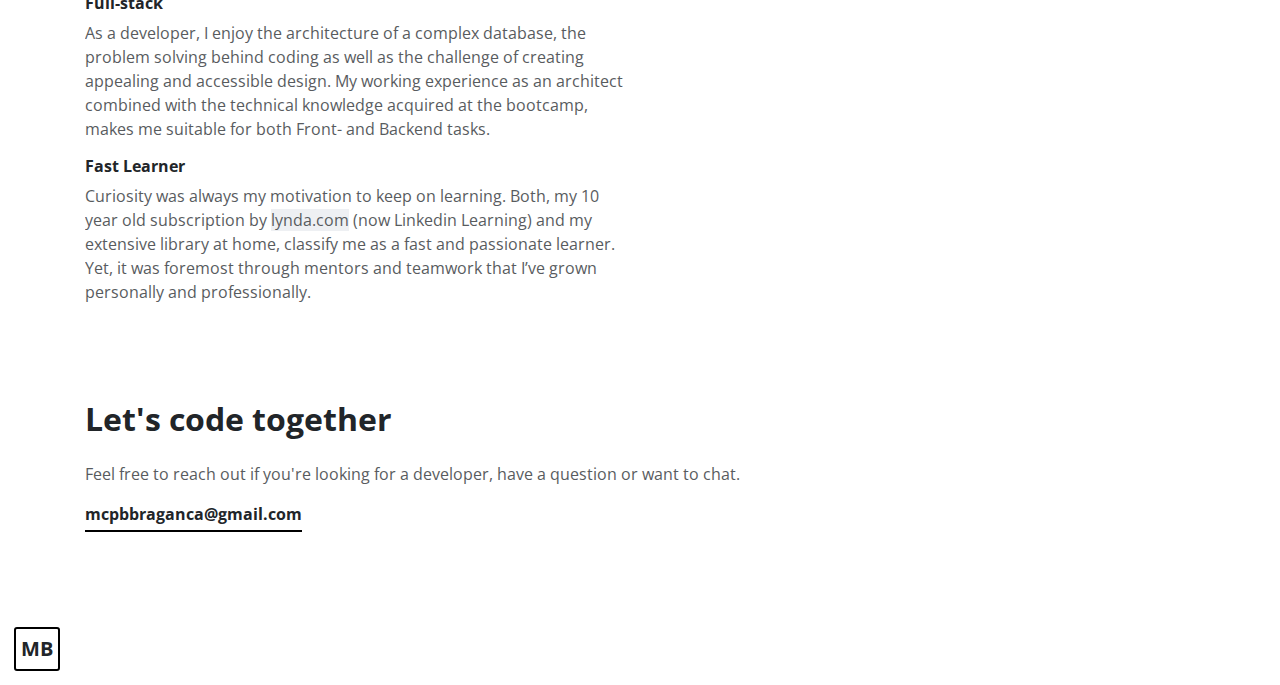
==== commit 011daae4: "updated fullstack text" ====
--- a/index.html
+++ b/index.html
@@ -89,7 +89,7 @@
           <h6>Agile Mindset</h6>
           <p>Throughout my professional experience, as an architect, I've coordinated team members and used Scrum as a framework for my projects. Books such as <a href="https://www.amazon.de/-/en/Jeff-Sutherland/dp/038534645X" target="_blank">"The Art of Doing Twice the Work in Half the Time"</a> from Jeff Sutherland and <a href="https://www.amazon.de/-/en/Mitch-Lacey/dp/0133853624/ref=sr_1_1?dchild=1&keywords=the+scrum+field+guide&qid=1602090030&sr=8-1" target="_blank">"The Scrum Field Guide"</a> from Mitch Lacey helped me build an agile mindset.</p>
           <h6>Full-stack</h6>
-          <p>As a developer, I enjoy the architecture of a complex database, the problem solving behind coding as well as the challenge of creating appealing and accessible design. My previous experience as an architect combined with the technical knowledge acquired at the bootcamp, makes me suitable for both Front- and Backend tasks.</p>
+          <p>As a developer, I enjoy the architecture of a complex database, the problem solving behind coding as well as the challenge of creating appealing and accessible design. My working experience as an architect combined with the technical knowledge acquired at the bootcamp, makes me suitable for both Front- and Backend tasks.</p>
           <h6>Fast Learner</h6>
           <p>Curiosity was always my motivation to keep on learning. Both, my 10 year old subscription by <a href="https://www.lynda.com/" target="_blank">lynda.com</a> (now Linkedin Learning) and my extensive library at home, classify me as a fast and passionate learner. Yet, it was foremost through mentors and teamwork that I’ve grown personally and professionally.</p>
         </div>
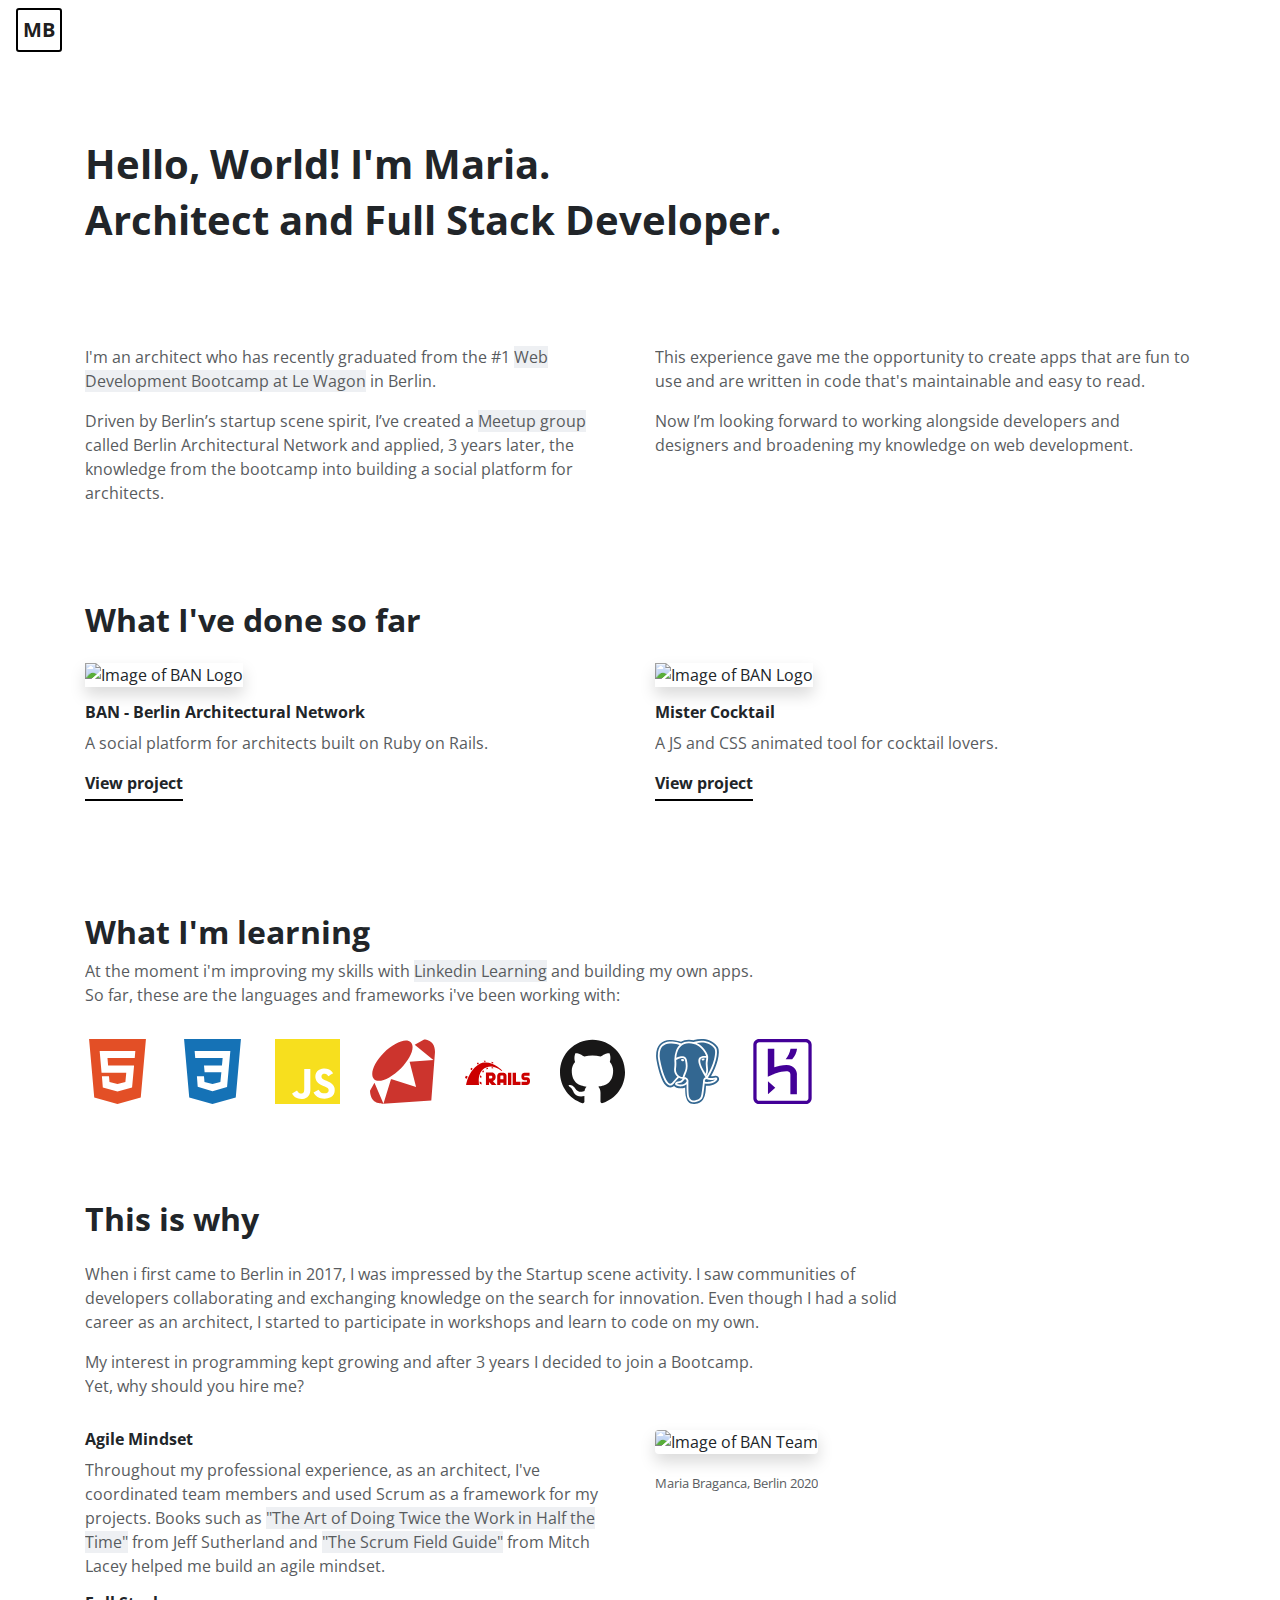
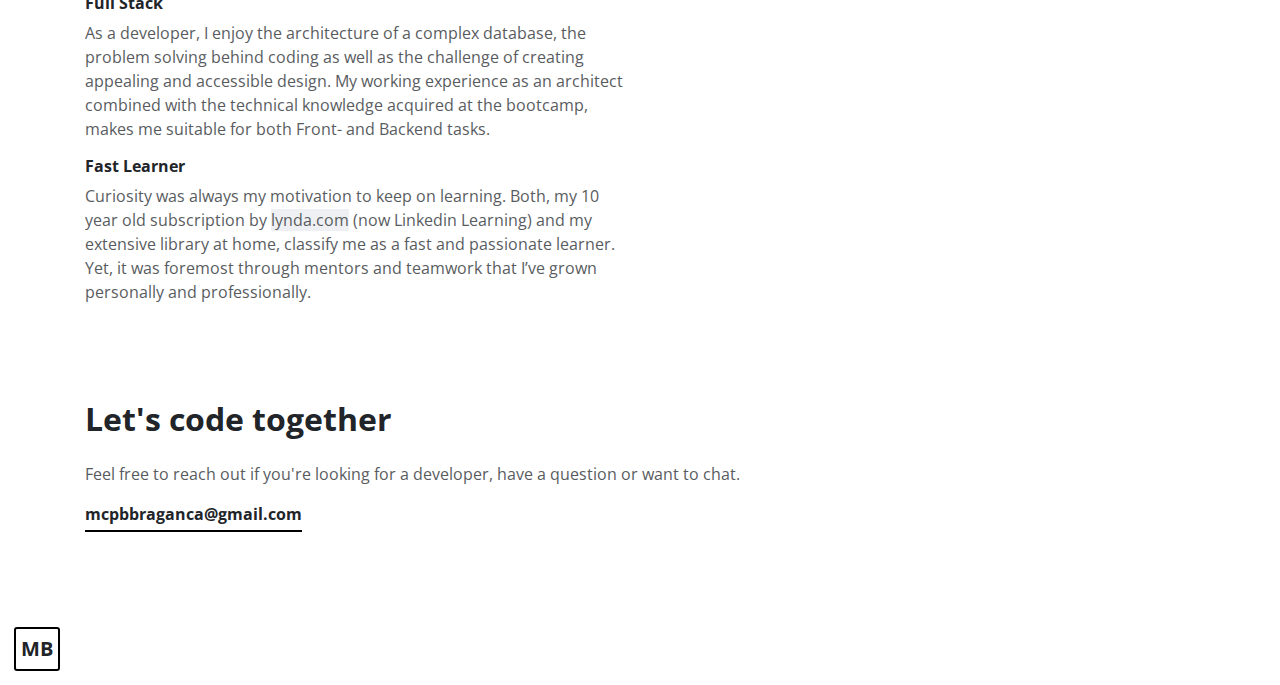
==== commit 838083de: "corrected typo" ====
--- a/index.html
+++ b/index.html
@@ -24,12 +24,12 @@
       <div class="row my-spacing" id="hello">
         <div class="col-12 mb-5">
           <h1 class="font-weight-bold">Hello, World! I'm Maria.</h1>
-          <h1 class="font-weight-bold">Architect and Junior Full-Stack Developer.</h1>
+          <h1 class="font-weight-bold">Architect and Full Stack Developer.</h1>
           <a href="https://github.com/MariaBraganca/" class="links mr-3" target="_blank"><i class="fab fa-github"></i></a>
           <a href="https://www.linkedin.com/in/mariabraganca/" class="links mr-3" target="_blank"><i class="fab fa-linkedin"></i></a>
         </div>
         <div class="col-12 col-lg-6">
-          <p>I'm an architect who has recently graduated from a <a href="https://www.lewagon.com/berlin/web-development-course/full-time" title="Link to Le Wagon" target="_blank">Web Development Bootcamp at Le Wagon</a> in Berlin.</p>
+          <p>I'm an architect who has recently graduated from the #1 <a href="https://www.lewagon.com/berlin/web-development-course/full-time" title="Link to Le Wagon" target="_blank">Web Development Bootcamp at Le Wagon</a> in Berlin.</p>
           <p>Driven by Berlin’s startup scene spirit, I’ve created a <a href="https://www.meetup.com/BAN-Berlin-Architectural-Network/">Meetup group</a> called Berlin Architectural Network and applied, 3 years later, the knowledge from the bootcamp into building a social platform for architects.</p>
         </div>
         <div class="col-12 col-lg-6">
@@ -88,7 +88,7 @@
         <div class="col-12 col-lg-6">
           <h6>Agile Mindset</h6>
           <p>Throughout my professional experience, as an architect, I've coordinated team members and used Scrum as a framework for my projects. Books such as <a href="https://www.amazon.de/-/en/Jeff-Sutherland/dp/038534645X" target="_blank">"The Art of Doing Twice the Work in Half the Time"</a> from Jeff Sutherland and <a href="https://www.amazon.de/-/en/Mitch-Lacey/dp/0133853624/ref=sr_1_1?dchild=1&keywords=the+scrum+field+guide&qid=1602090030&sr=8-1" target="_blank">"The Scrum Field Guide"</a> from Mitch Lacey helped me build an agile mindset.</p>
-          <h6>Full-stack</h6>
+          <h6>Full Stack</h6>
           <p>As a developer, I enjoy the architecture of a complex database, the problem solving behind coding as well as the challenge of creating appealing and accessible design. My working experience as an architect combined with the technical knowledge acquired at the bootcamp, makes me suitable for both Front- and Backend tasks.</p>
           <h6>Fast Learner</h6>
           <p>Curiosity was always my motivation to keep on learning. Both, my 10 year old subscription by <a href="https://www.lynda.com/" target="_blank">lynda.com</a> (now Linkedin Learning) and my extensive library at home, classify me as a fast and passionate learner. Yet, it was foremost through mentors and teamwork that I’ve grown personally and professionally.</p>
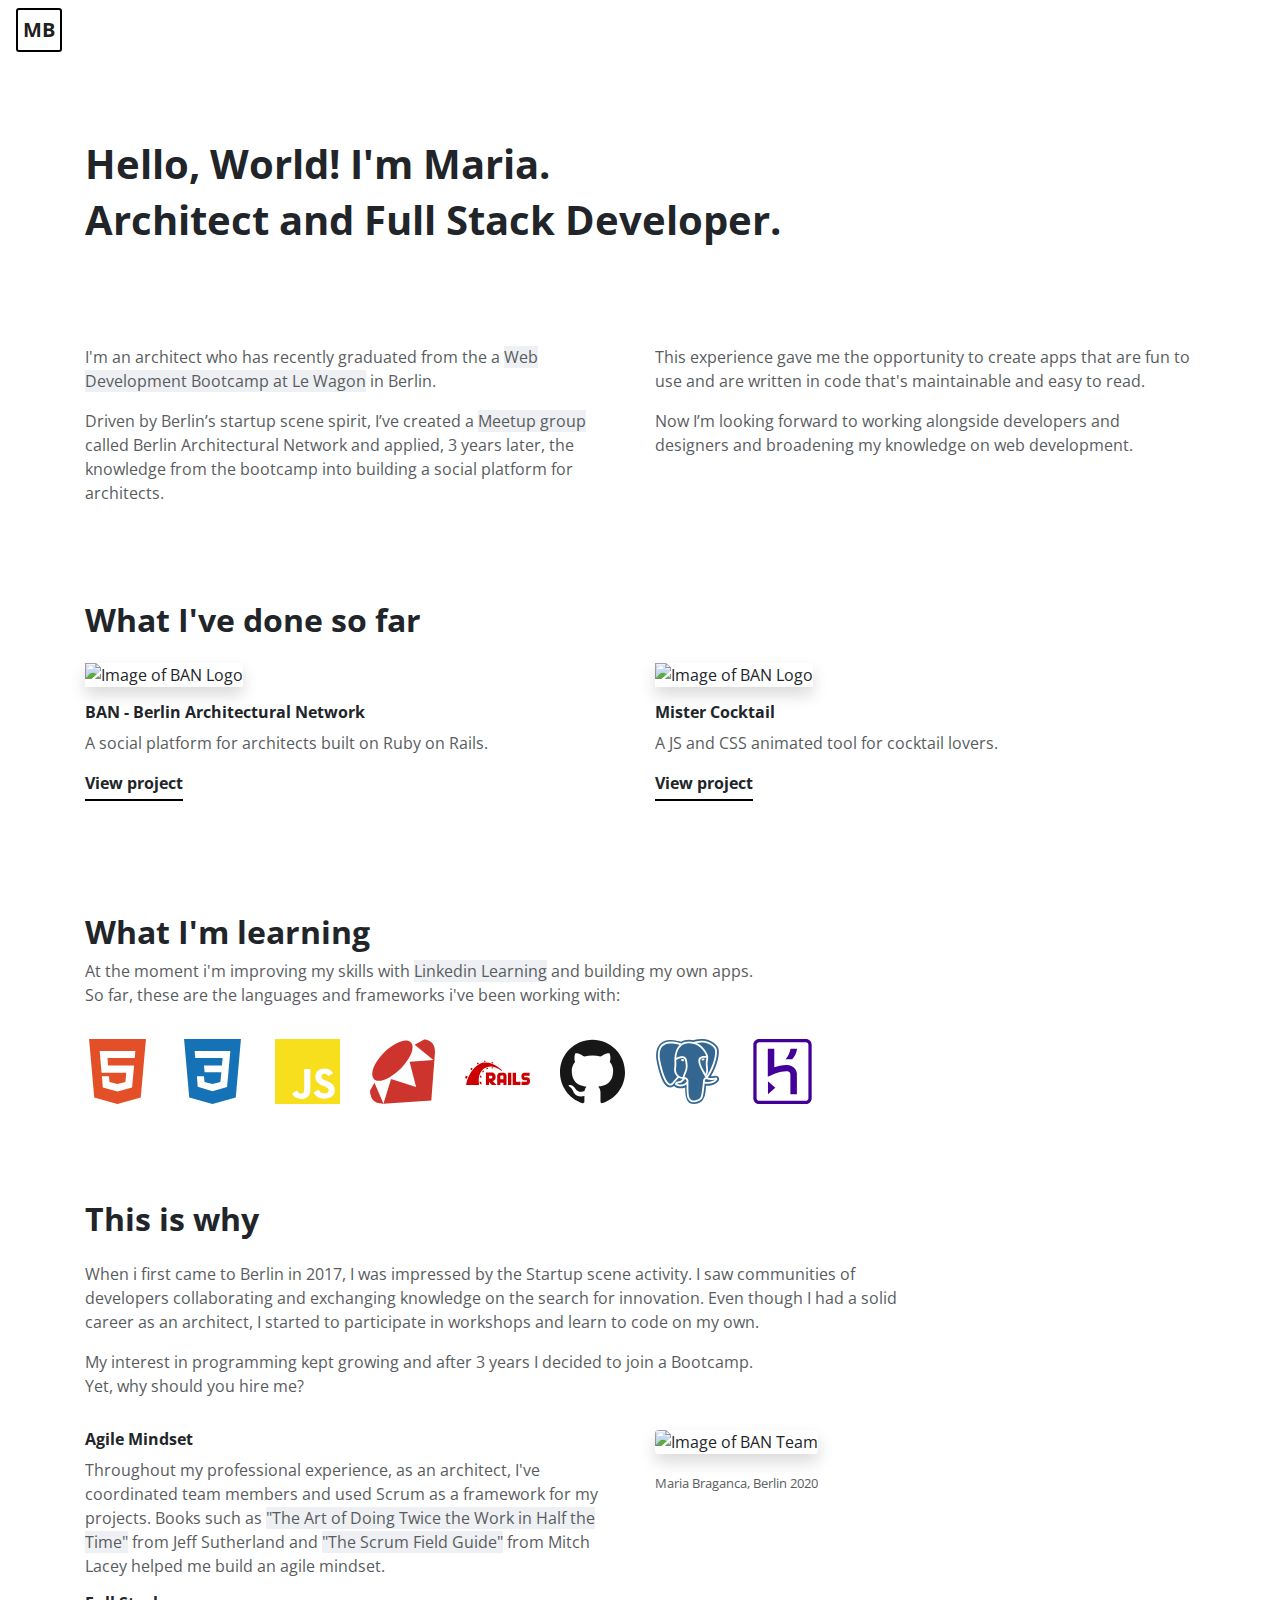
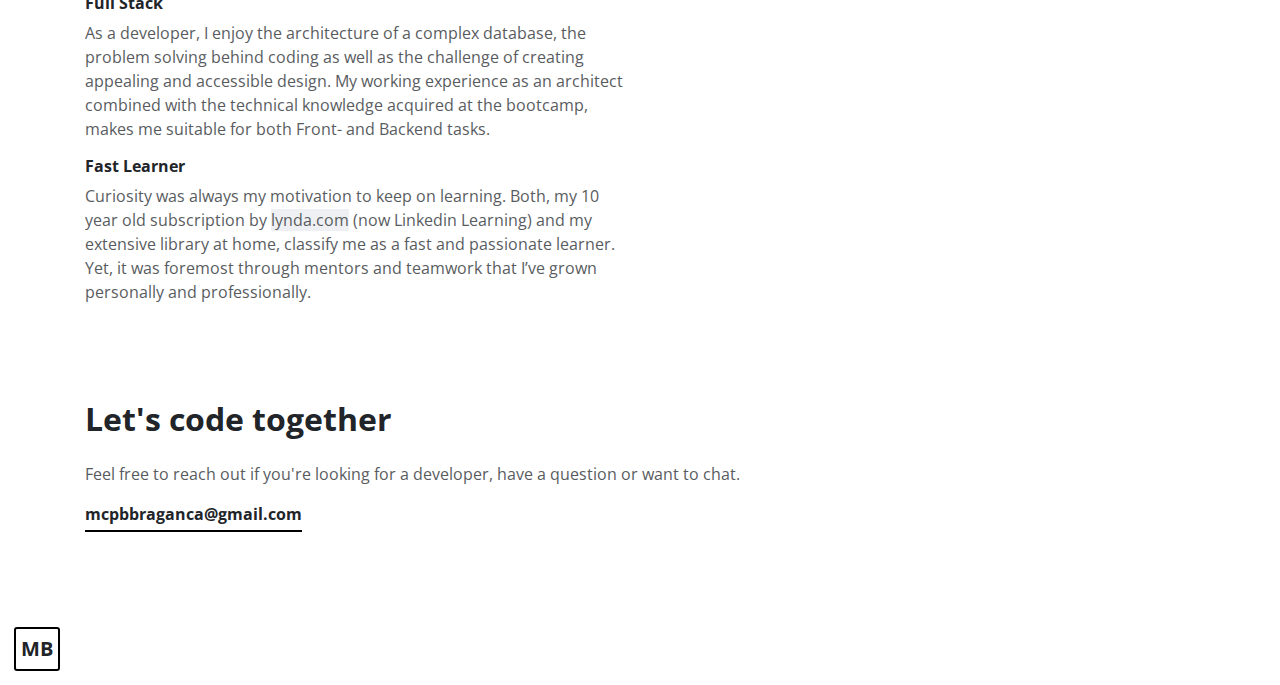
==== commit e4af09e5: "changed #1" ====
--- a/index.html
+++ b/index.html
@@ -29,7 +29,7 @@
           <a href="https://www.linkedin.com/in/mariabraganca/" class="links mr-3" target="_blank"><i class="fab fa-linkedin"></i></a>
         </div>
         <div class="col-12 col-lg-6">
-          <p>I'm an architect who has recently graduated from the #1 <a href="https://www.lewagon.com/berlin/web-development-course/full-time" title="Link to Le Wagon" target="_blank">Web Development Bootcamp at Le Wagon</a> in Berlin.</p>
+          <p>I'm an architect who has recently graduated from the a <a href="https://www.lewagon.com/berlin/web-development-course/full-time" title="Link to Le Wagon" target="_blank">Web Development Bootcamp at Le Wagon</a> in Berlin.</p>
           <p>Driven by Berlin’s startup scene spirit, I’ve created a <a href="https://www.meetup.com/BAN-Berlin-Architectural-Network/">Meetup group</a> called Berlin Architectural Network and applied, 3 years later, the knowledge from the bootcamp into building a social platform for architects.</p>
         </div>
         <div class="col-12 col-lg-6">
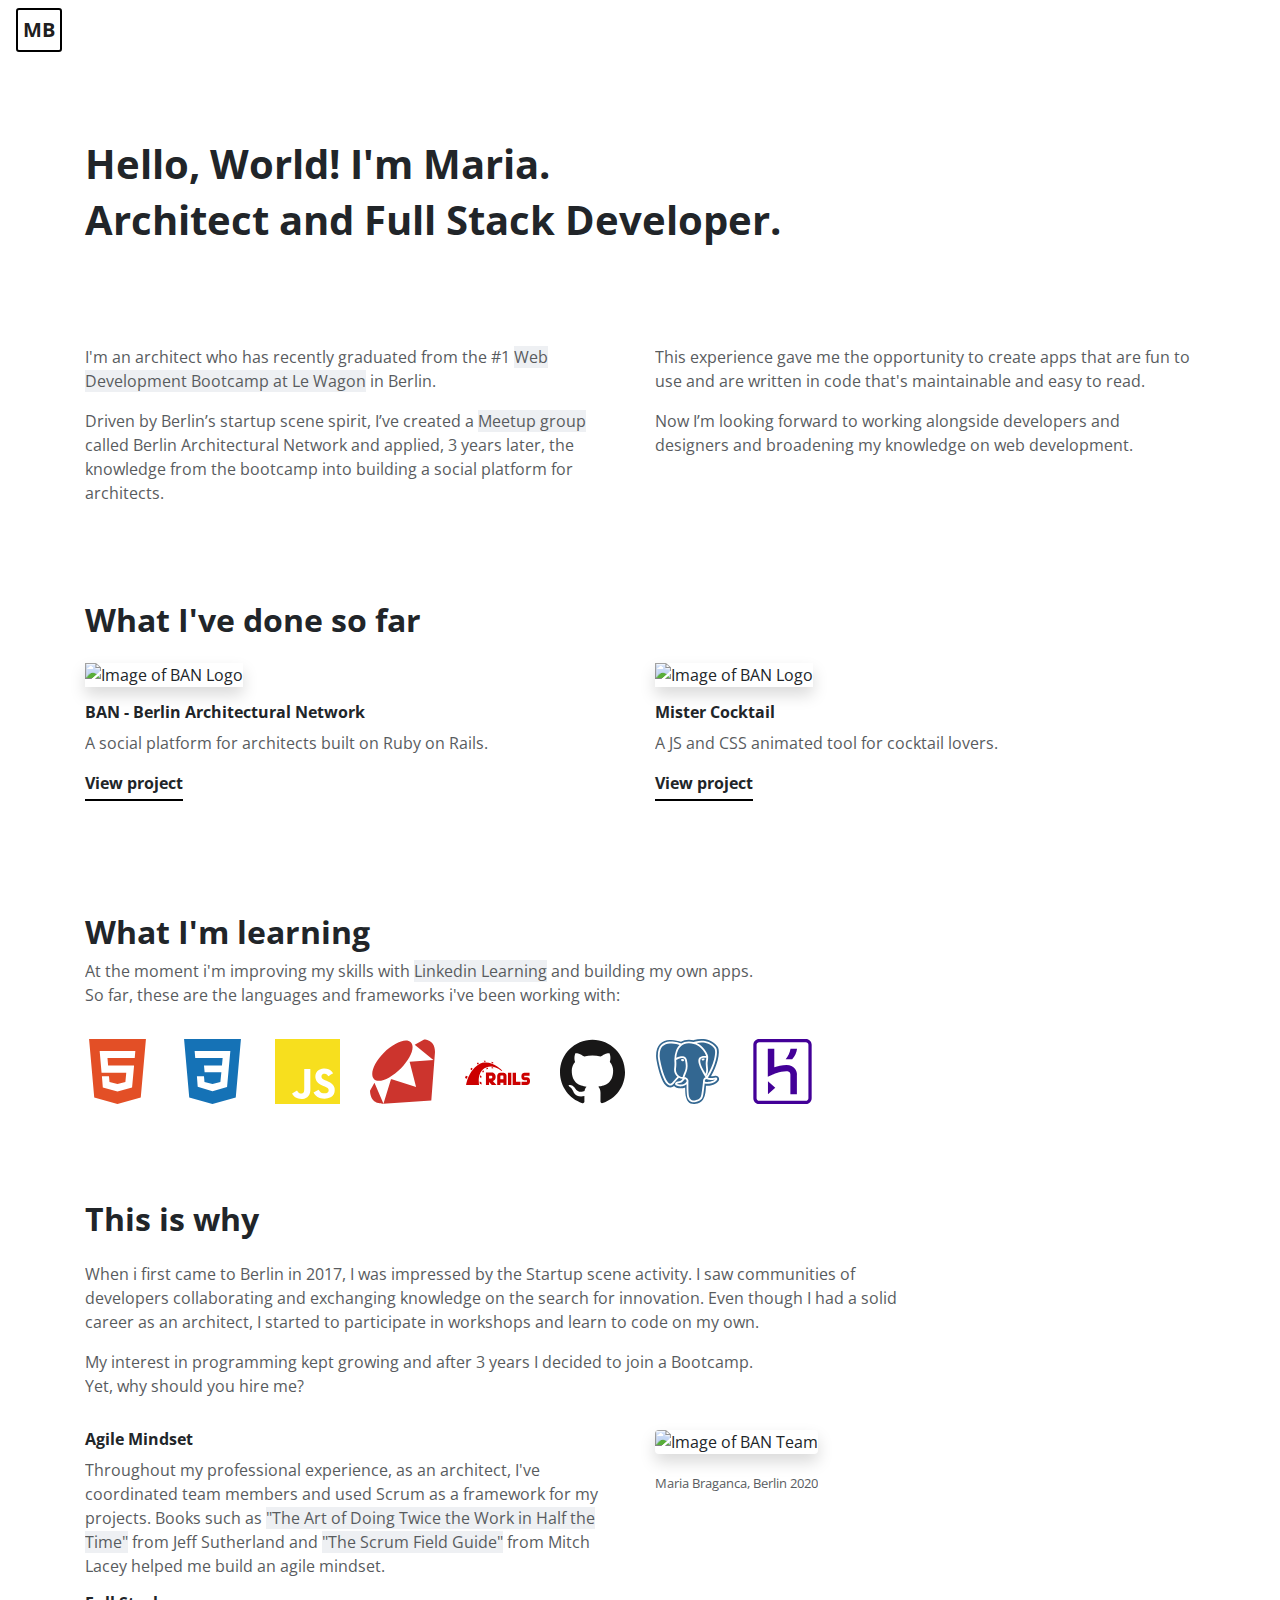
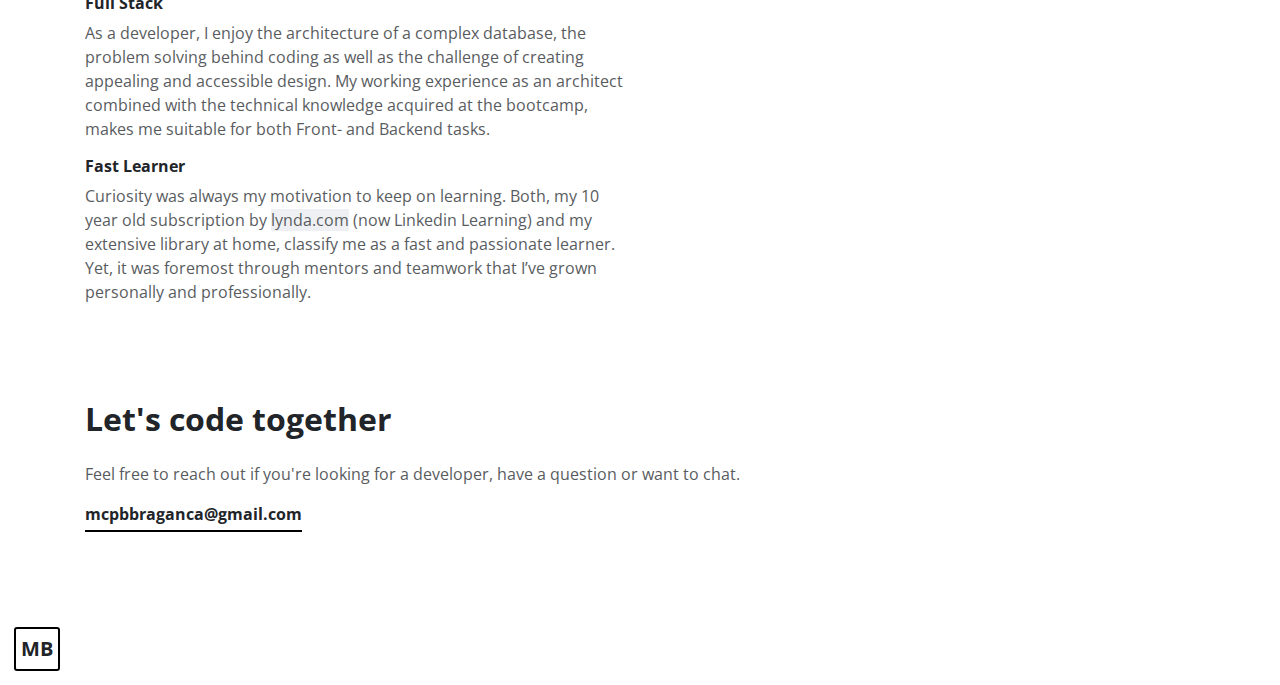
==== commit c1298a37: "added #1" ====
--- a/index.html
+++ b/index.html
@@ -29,7 +29,7 @@
           <a href="https://www.linkedin.com/in/mariabraganca/" class="links mr-3" target="_blank"><i class="fab fa-linkedin"></i></a>
         </div>
         <div class="col-12 col-lg-6">
-          <p>I'm an architect who has recently graduated from the a <a href="https://www.lewagon.com/berlin/web-development-course/full-time" title="Link to Le Wagon" target="_blank">Web Development Bootcamp at Le Wagon</a> in Berlin.</p>
+          <p>I'm an architect who has recently graduated from the #1 <a href="https://www.lewagon.com/berlin/web-development-course/full-time" title="Link to Le Wagon" target="_blank">Web Development Bootcamp at Le Wagon</a> in Berlin.</p>
           <p>Driven by Berlin’s startup scene spirit, I’ve created a <a href="https://www.meetup.com/BAN-Berlin-Architectural-Network/">Meetup group</a> called Berlin Architectural Network and applied, 3 years later, the knowledge from the bootcamp into building a social platform for architects.</p>
         </div>
         <div class="col-12 col-lg-6">
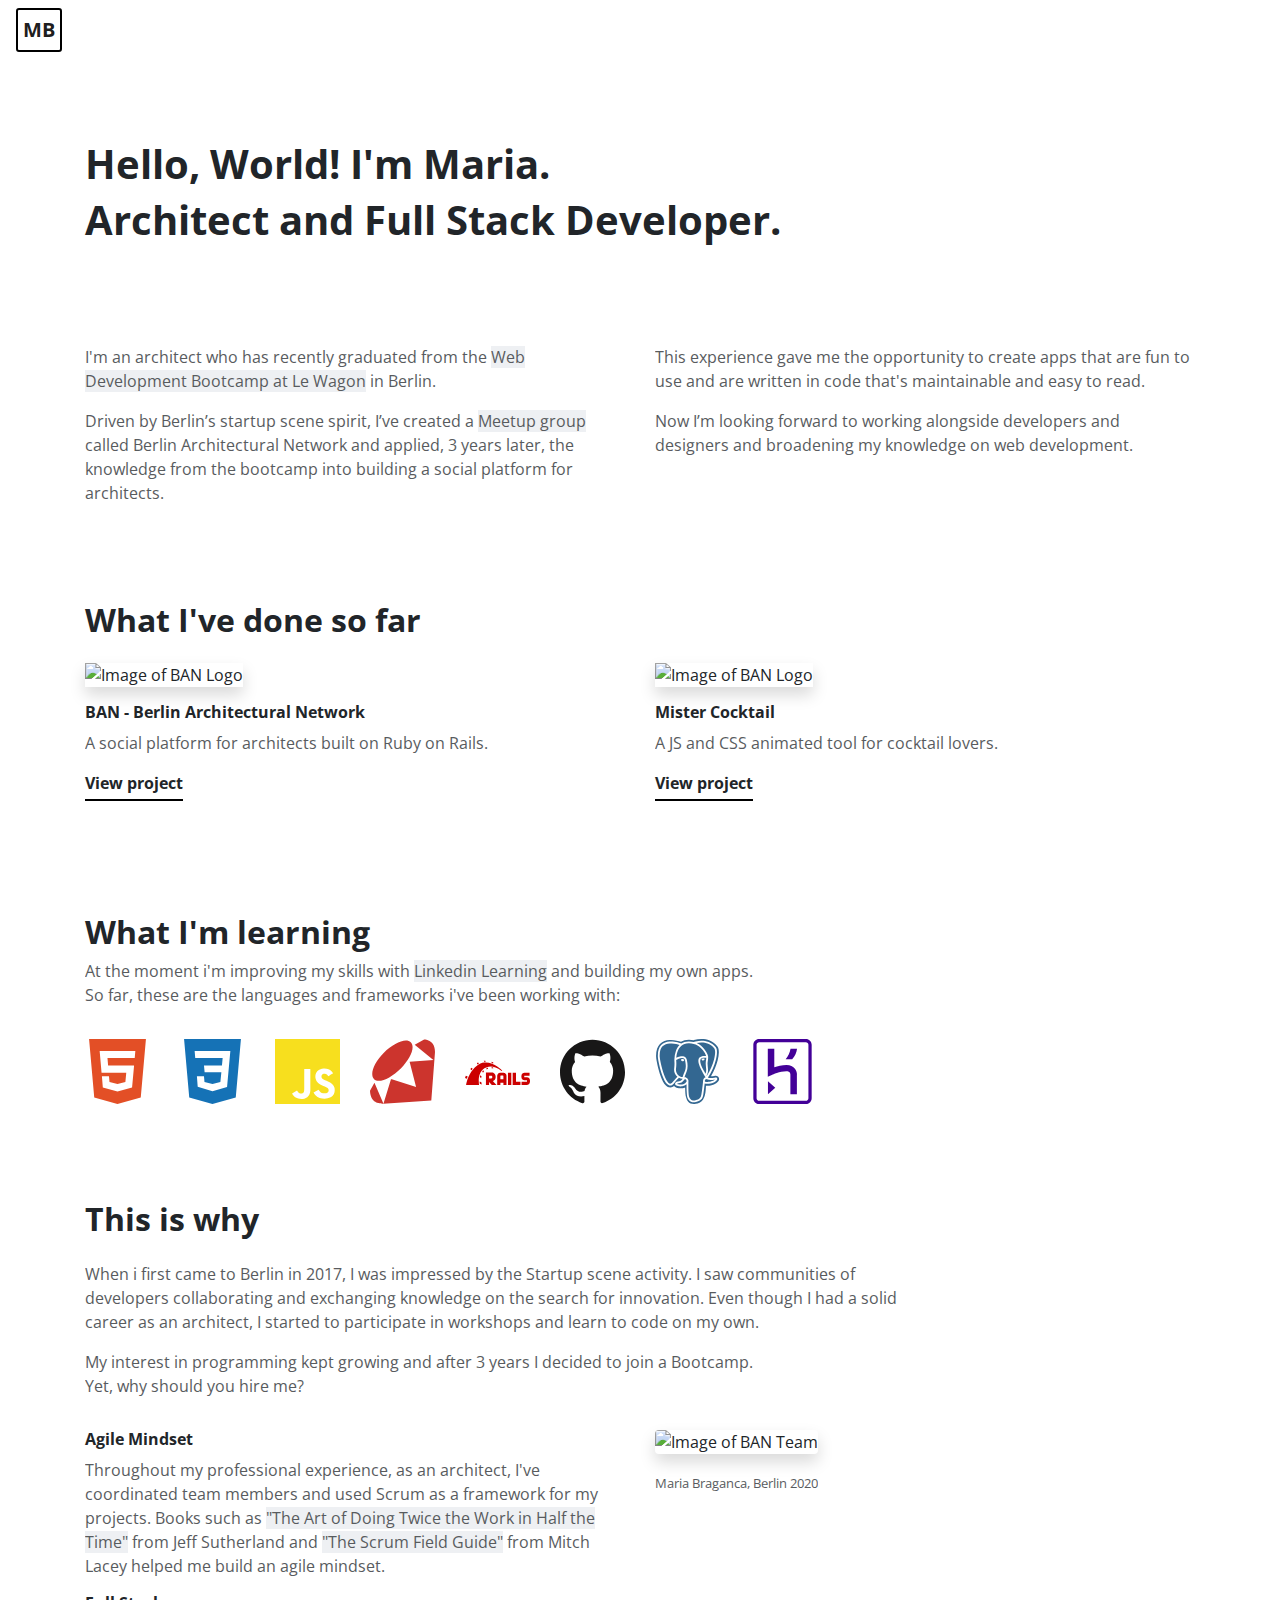
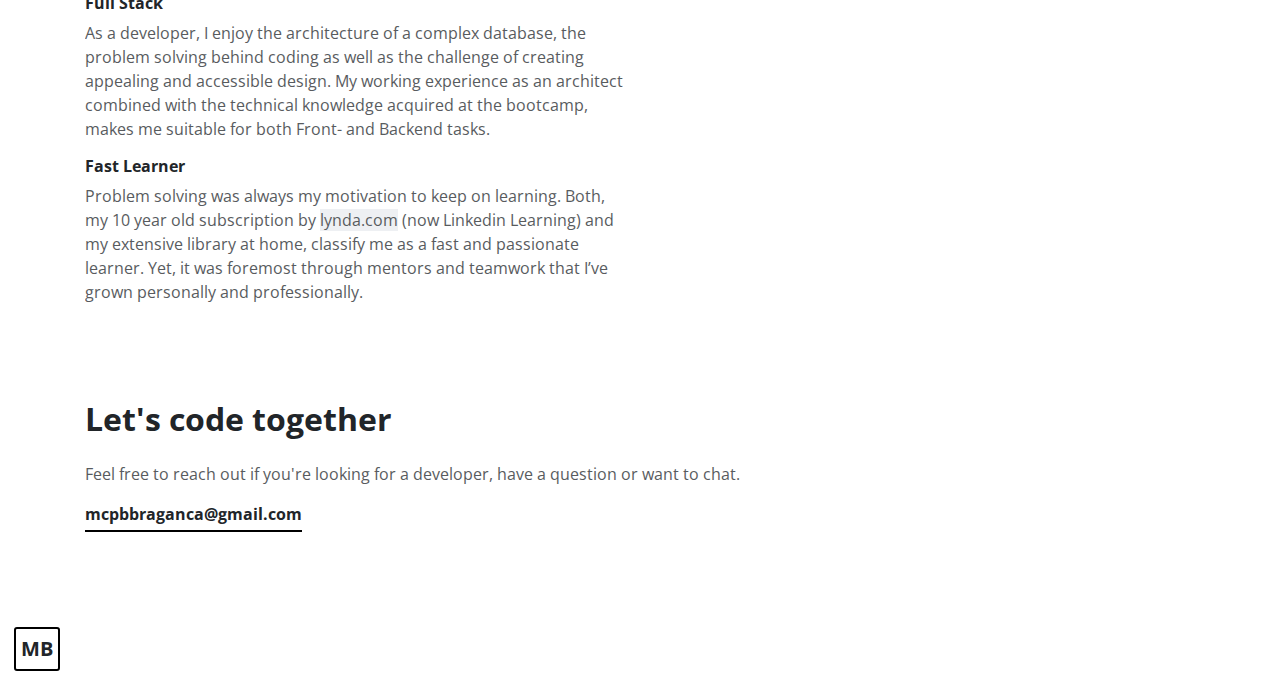
==== commit 62e6ed82: "updated Le Wagon Bootcamp" ====
--- a/index.html
+++ b/index.html
@@ -29,7 +29,7 @@
           <a href="https://www.linkedin.com/in/mariabraganca/" class="links mr-3" target="_blank"><i class="fab fa-linkedin"></i></a>
         </div>
         <div class="col-12 col-lg-6">
-          <p>I'm an architect who has recently graduated from the #1 <a href="https://www.lewagon.com/berlin/web-development-course/full-time" title="Link to Le Wagon" target="_blank">Web Development Bootcamp at Le Wagon</a> in Berlin.</p>
+          <p>I'm an architect who has recently graduated from the <a href="https://www.lewagon.com/berlin/web-development-course/full-time" title="Link to Le Wagon" target="_blank">Web Development Bootcamp at Le Wagon</a> in Berlin.</p>
           <p>Driven by Berlin’s startup scene spirit, I’ve created a <a href="https://www.meetup.com/BAN-Berlin-Architectural-Network/">Meetup group</a> called Berlin Architectural Network and applied, 3 years later, the knowledge from the bootcamp into building a social platform for architects.</p>
         </div>
         <div class="col-12 col-lg-6">
@@ -91,7 +91,7 @@
           <h6>Full Stack</h6>
           <p>As a developer, I enjoy the architecture of a complex database, the problem solving behind coding as well as the challenge of creating appealing and accessible design. My working experience as an architect combined with the technical knowledge acquired at the bootcamp, makes me suitable for both Front- and Backend tasks.</p>
           <h6>Fast Learner</h6>
-          <p>Curiosity was always my motivation to keep on learning. Both, my 10 year old subscription by <a href="https://www.lynda.com/" target="_blank">lynda.com</a> (now Linkedin Learning) and my extensive library at home, classify me as a fast and passionate learner. Yet, it was foremost through mentors and teamwork that I’ve grown personally and professionally.</p>
+          <p>Problem solving was always my motivation to keep on learning. Both, my 10 year old subscription by <a href="https://www.lynda.com/" target="_blank">lynda.com</a> (now Linkedin Learning) and my extensive library at home, classify me as a fast and passionate learner. Yet, it was foremost through mentors and teamwork that I’ve grown personally and professionally.</p>
         </div>
         <div class="col-12 col-lg-6">
           <img src="https://res.cloudinary.com/db5jh0zwo/image/upload/v1602408186/profile/maria-s.jpg" class="img-fluid shadow rounded mb-3"	 alt="Image of BAN Team">
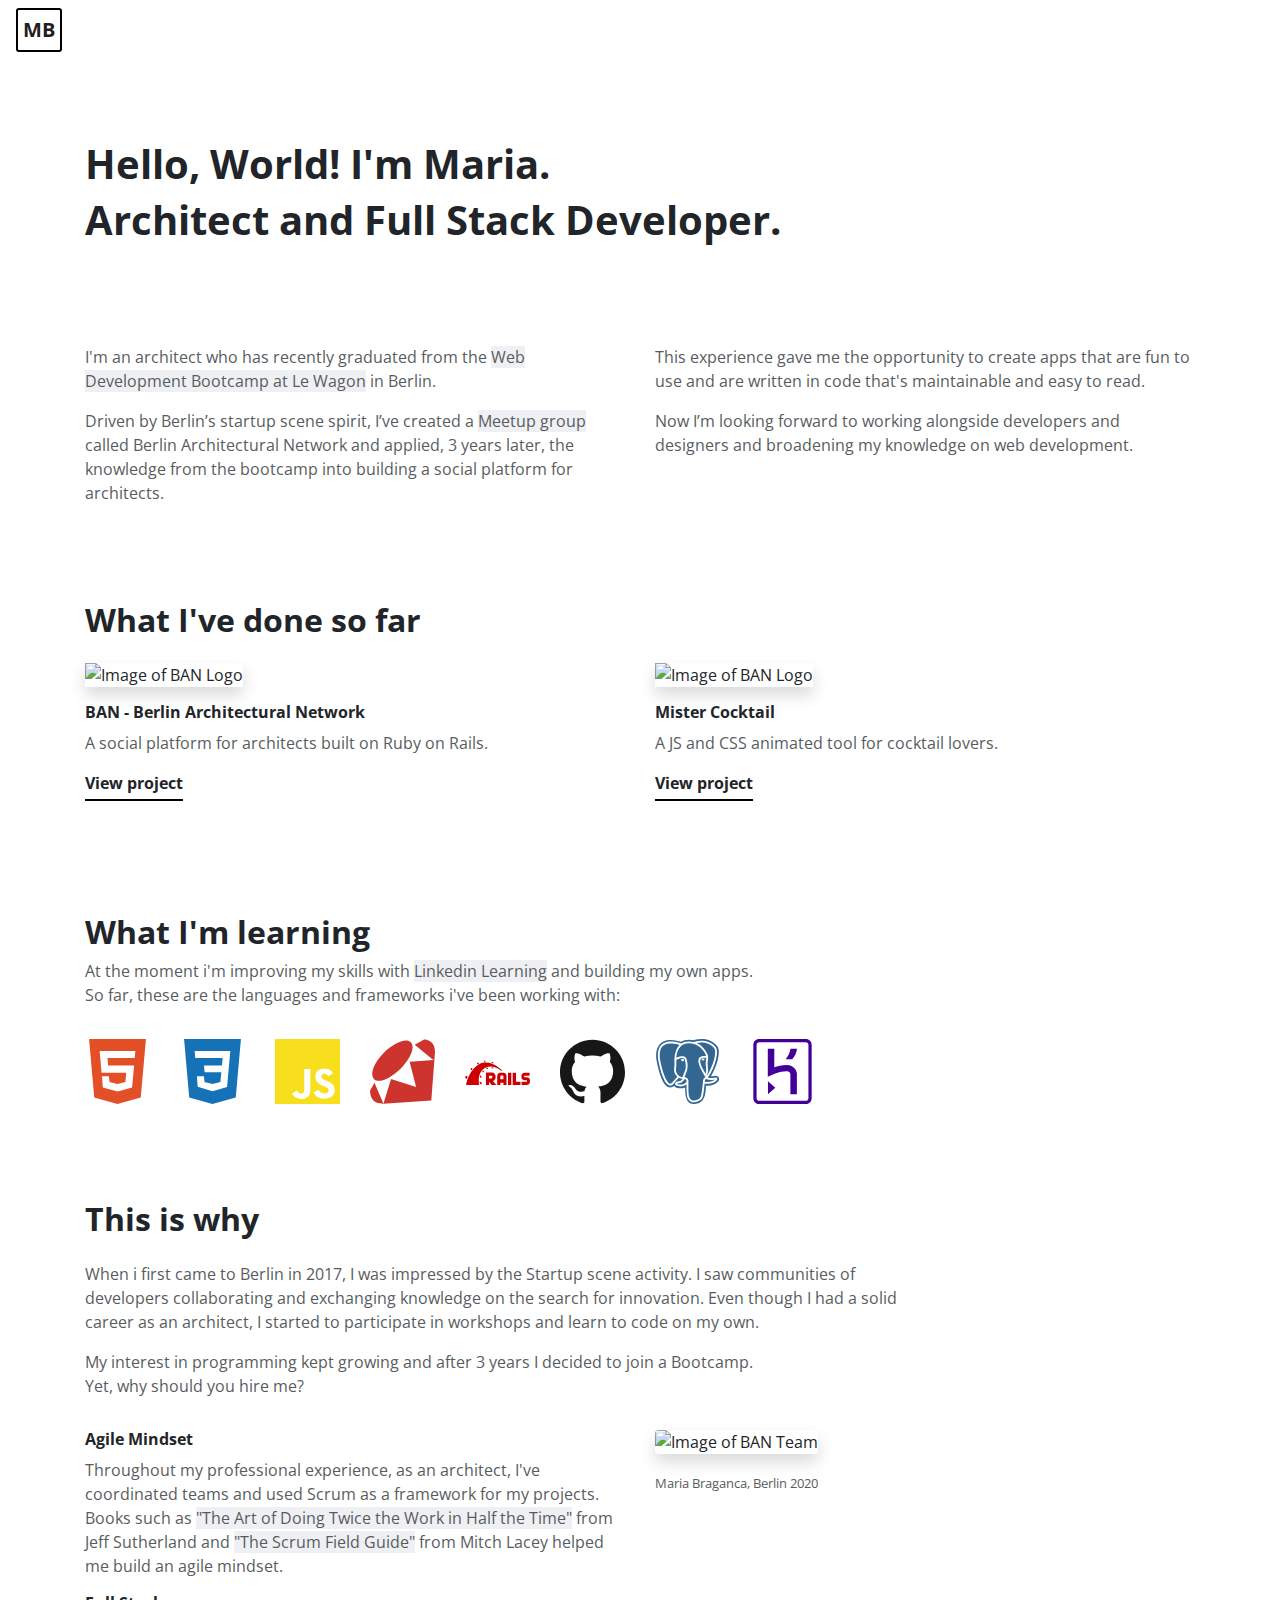
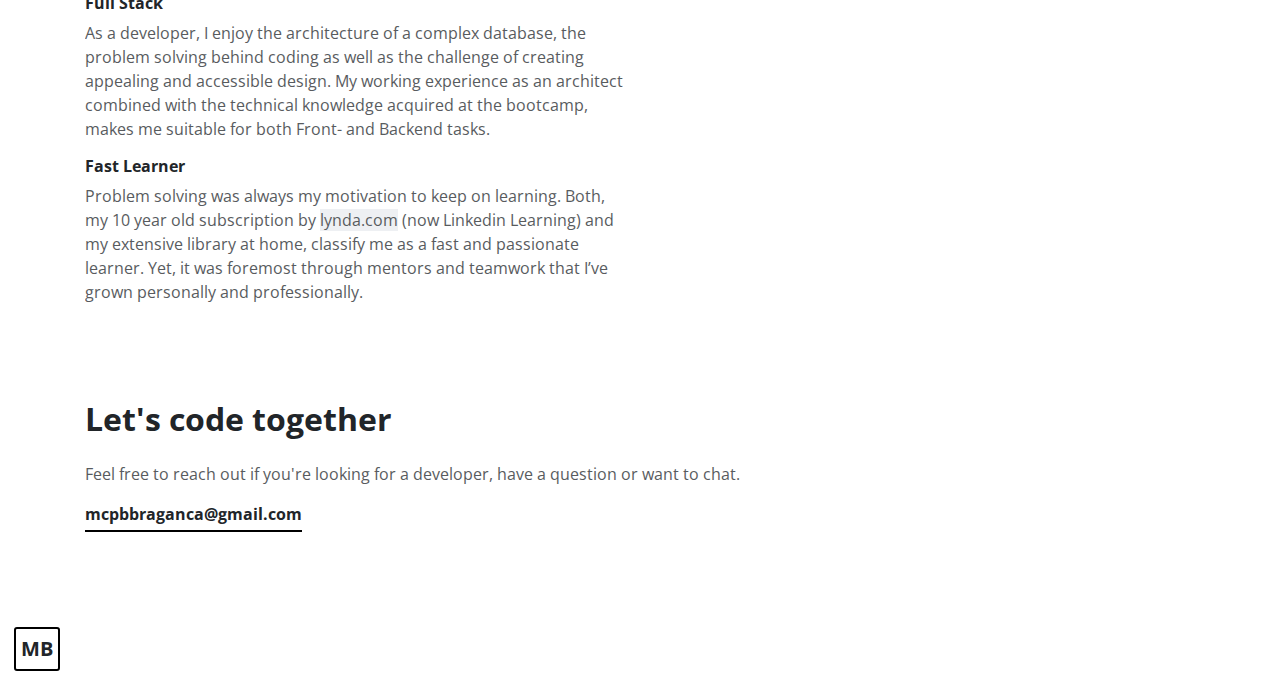
==== commit 186afb7b: "updated teams" ====
--- a/index.html
+++ b/index.html
@@ -87,7 +87,7 @@
         </div>
         <div class="col-12 col-lg-6">
           <h6>Agile Mindset</h6>
-          <p>Throughout my professional experience, as an architect, I've coordinated team members and used Scrum as a framework for my projects. Books such as <a href="https://www.amazon.de/-/en/Jeff-Sutherland/dp/038534645X" target="_blank">"The Art of Doing Twice the Work in Half the Time"</a> from Jeff Sutherland and <a href="https://www.amazon.de/-/en/Mitch-Lacey/dp/0133853624/ref=sr_1_1?dchild=1&keywords=the+scrum+field+guide&qid=1602090030&sr=8-1" target="_blank">"The Scrum Field Guide"</a> from Mitch Lacey helped me build an agile mindset.</p>
+          <p>Throughout my professional experience, as an architect, I've coordinated teams and used Scrum as a framework for my projects. Books such as <a href="https://www.amazon.de/-/en/Jeff-Sutherland/dp/038534645X" target="_blank">"The Art of Doing Twice the Work in Half the Time"</a> from Jeff Sutherland and <a href="https://www.amazon.de/-/en/Mitch-Lacey/dp/0133853624/ref=sr_1_1?dchild=1&keywords=the+scrum+field+guide&qid=1602090030&sr=8-1" target="_blank">"The Scrum Field Guide"</a> from Mitch Lacey helped me build an agile mindset.</p>
           <h6>Full Stack</h6>
           <p>As a developer, I enjoy the architecture of a complex database, the problem solving behind coding as well as the challenge of creating appealing and accessible design. My working experience as an architect combined with the technical knowledge acquired at the bootcamp, makes me suitable for both Front- and Backend tasks.</p>
           <h6>Fast Learner</h6>
